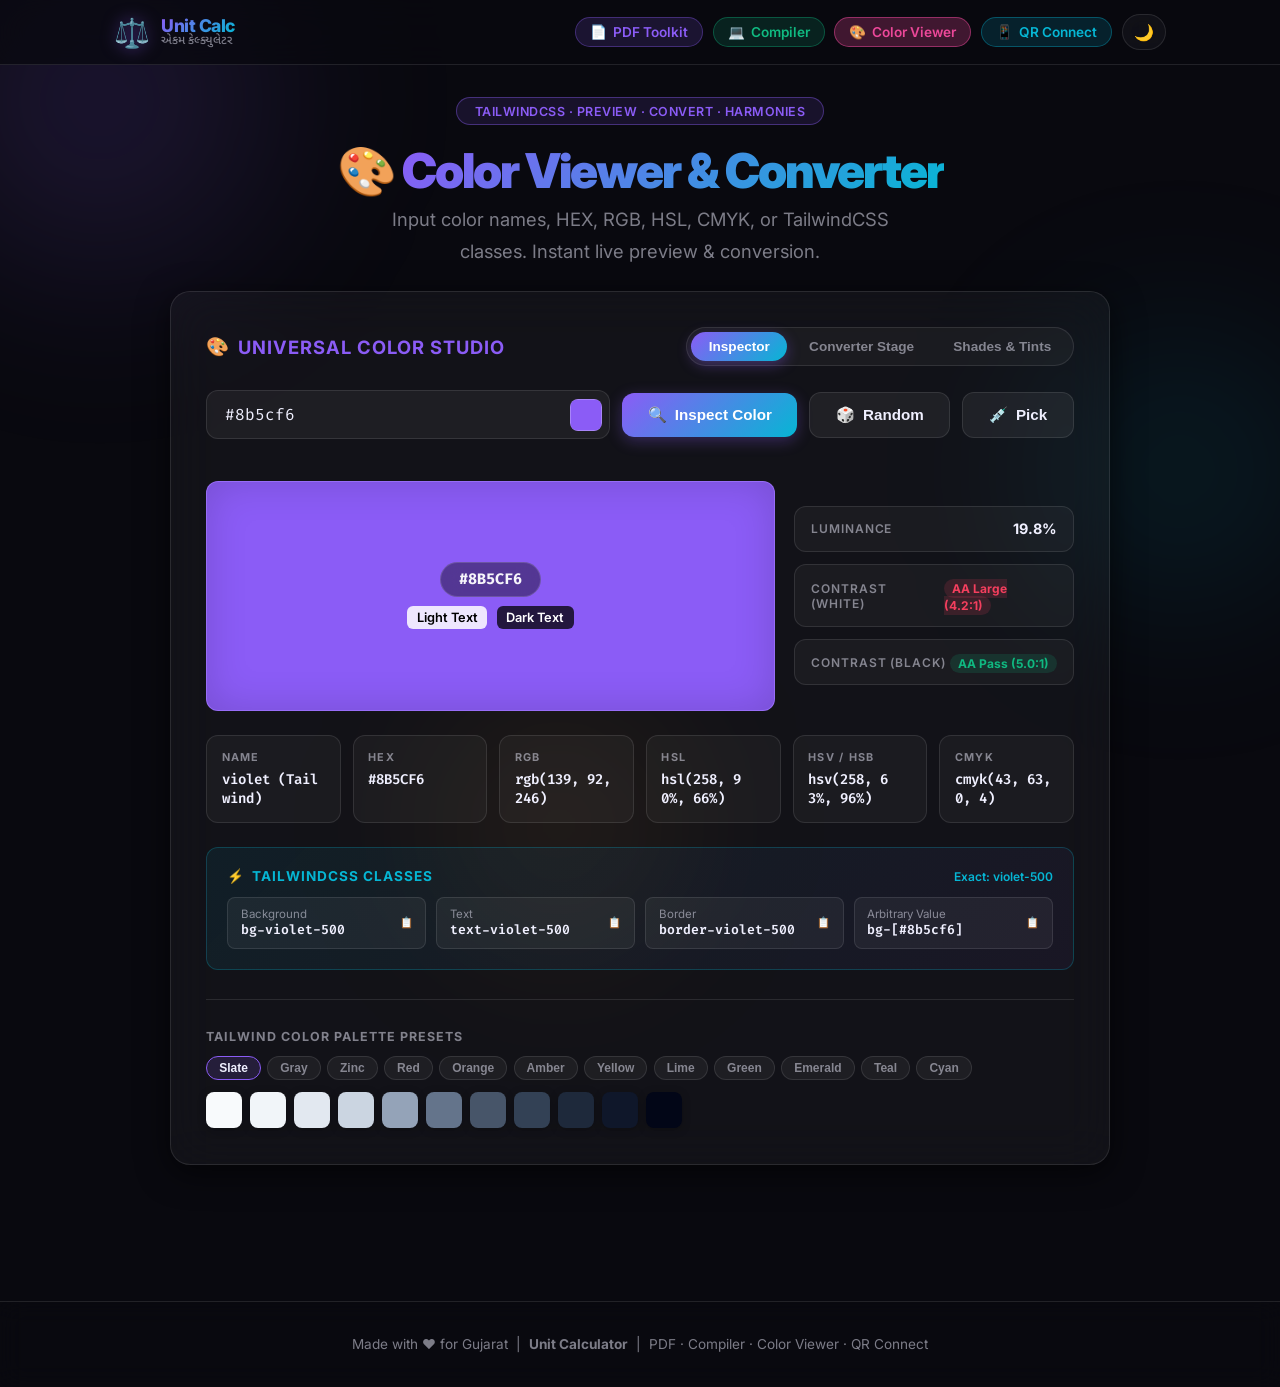
==== color_viewer.html @ 2eb38930 "QR + color viewer" ====
<!DOCTYPE html>
<html lang="en">

<head>
  <meta charset="UTF-8" />
  <meta name="viewport" content="width=device-width, initial-scale=1.0" />
  <meta name="description" content="Color Viewer & Converter – Preview any color by name, HEX, RGB, HSL, CMYK or TailwindCSS class with instant multi-format conversion and shade generation." />
  <title>Color Viewer & Converter | Unit Calc</title>
  <link rel="preconnect" href="https://fonts.googleapis.com" />
  <link rel="preconnect" href="https://fonts.gstatic.com" crossorigin />
  <link href="https://fonts.googleapis.com/css2?family=Inter:wght@300;400;500;600;700;800;900&family=Noto+Sans+Gujarati:wght@300;400;500;600;700;800&family=Fira+Code:wght@400;500;600&display=swap" rel="stylesheet" />
  <link rel="stylesheet" href="style.css" />
  <style>
    .color-viewer-section {
      max-width: 980px;
      margin: 0 auto;
      padding: 0 1.25rem 3.5rem;
      position: relative;
      z-index: 1;
    }

    .cv-card {
      background: var(--bg-card);
      border: 1px solid var(--border);
      border-radius: var(--radius);
      padding: 2.2rem;
      backdrop-filter: blur(24px);
      -webkit-backdrop-filter: blur(24px);
      box-shadow: var(--shadow);
      animation: fadeUp 0.6s ease both;
      margin-bottom: 2rem;
    }

    .cv-header-bar {
      display: flex;
      justify-content: space-between;
      align-items: center;
      flex-wrap: wrap;
      gap: 1rem;
      margin-bottom: 1.5rem;
    }

    .cv-tabs {
      display: flex;
      background: rgba(255, 255, 255, 0.04);
      padding: 4px;
      border-radius: 50px;
      border: 1px solid var(--border);
      gap: 4px;
    }

    .cv-tab-btn {
      background: transparent;
      border: none;
      color: var(--text-muted);
      padding: 0.45rem 1.1rem;
      border-radius: 50px;
      font-size: 0.85rem;
      font-weight: 600;
      cursor: pointer;
      transition: all 0.2s;
    }

    .cv-tab-btn.active {
      background: var(--accent-grd);
      color: #fff;
      box-shadow: 0 4px 14px rgba(139, 92, 246, 0.35);
    }

    .cv-card h2 {
      font-size: 1.15rem;
      font-weight: 700;
      text-transform: uppercase;
      letter-spacing: 1px;
      color: var(--accent);
      display: flex;
      align-items: center;
      gap: 0.5rem;
    }

    .cv-subtitle {
      font-size: 0.88rem;
      color: var(--text-muted);
      margin-bottom: 1.5rem;
      line-height: 1.6;
    }

    .cv-input-row {
      display: flex;
      gap: 0.75rem;
      margin-bottom: 0.6rem;
      align-items: center;
      flex-wrap: wrap;
    }

    .cv-input-wrapper {
      flex: 1;
      position: relative;
      display: flex;
      align-items: center;
      min-width: 260px;
    }

    .cv-input {
      width: 100%;
      background: rgba(255, 255, 255, 0.05);
      border: 1px solid var(--border);
      border-radius: var(--radius-sm);
      padding: 0.8rem 3.2rem 0.8rem 1.1rem;
      font-size: 1rem;
      color: var(--text);
      font-family: 'Fira Code', 'Inter', monospace;
      outline: none;
      transition: border-color var(--transition), box-shadow var(--transition);
    }

    body.light .cv-input {
      background: rgba(255, 255, 255, 0.85);
    }

    .cv-input:focus {
      border-color: var(--accent);
      box-shadow: 0 0 0 3px rgba(139, 92, 246, 0.2);
    }

    .cv-input::placeholder {
      color: var(--text-muted);
      font-family: 'Inter', sans-serif;
    }

    .cv-color-picker-input {
      position: absolute;
      right: 8px;
      width: 32px;
      height: 32px;
      border: none;
      border-radius: 8px;
      cursor: pointer;
      background: transparent;
      padding: 0;
    }

    .cv-color-picker-input::-webkit-color-swatch-wrapper {
      padding: 0;
    }

    .cv-color-picker-input::-webkit-color-swatch {
      border: 1px solid rgba(255,255,255,0.25);
      border-radius: 6px;
    }

    .cv-btn {
      background: var(--accent-grd);
      color: #fff;
      border: none;
      border-radius: var(--radius-sm);
      padding: 0.8rem 1.6rem;
      font-size: 0.95rem;
      font-weight: 700;
      cursor: pointer;
      transition: all 0.3s ease;
      box-shadow: 0 4px 15px rgba(139, 92, 246, 0.3);
      white-space: nowrap;
      display: inline-flex;
      align-items: center;
      gap: 0.5rem;
    }

    .cv-btn:hover {
      transform: translateY(-2px);
      box-shadow: 0 6px 20px rgba(139, 92, 246, 0.45);
    }

    .cv-btn:active {
      transform: scale(0.97);
    }

    .cv-btn-secondary {
      background: rgba(255, 255, 255, 0.06);
      color: var(--text);
      border: 1px solid var(--border);
      box-shadow: none;
    }

    .cv-btn-secondary:hover {
      background: rgba(255, 255, 255, 0.12);
      border-color: var(--accent);
      box-shadow: 0 4px 14px rgba(0,0,0,0.2);
    }

    .cv-error {
      font-size: 0.82rem;
      color: #f43f5e;
      min-height: 1.2rem;
      margin-bottom: 0.8rem;
    }

    /* PREVIEW CONTAINER */
    .cv-preview-container {
      display: grid;
      grid-template-columns: 1fr 280px;
      gap: 1.2rem;
      margin-bottom: 1.5rem;
    }

    @media (max-width: 768px) {
      .cv-preview-container {
        grid-template-columns: 1fr;
      }
    }

    .cv-preview {
      width: 100%;
      height: 230px;
      border-radius: var(--radius-sm);
      background: #8b5cf6;
      border: 1px solid var(--border);
      display: flex;
      flex-direction: column;
      justify-content: center;
      align-items: center;
      gap: 0.6rem;
      transition: background-color 0.3s ease;
      box-shadow: inset 0 0 40px rgba(0,0,0,0.15);
      position: relative;
      overflow: hidden;
    }

    .cv-preview-badge {
      background: rgba(0, 0, 0, 0.4);
      padding: 0.4rem 1.1rem;
      border-radius: 999px;
      font-size: 0.95rem;
      font-weight: 700;
      font-family: 'Fira Code', monospace;
      backdrop-filter: blur(10px);
      border: 1px solid rgba(255,255,255,0.15);
      color: #fff;
    }

    .cv-preview-contrast-sample {
      display: flex;
      gap: 0.6rem;
      font-size: 0.8rem;
      font-weight: 600;
    }

    .cv-preview-contrast-sample span {
      padding: 0.25rem 0.6rem;
      border-radius: 6px;
    }

    /* CONTRAST & QUICK STATS */
    .cv-quick-stats {
      display: flex;
      flex-direction: column;
      gap: 0.75rem;
      justify-content: center;
    }

    .cv-stat-card {
      background: rgba(255, 255, 255, 0.04);
      border: 1px solid var(--border);
      border-radius: var(--radius-sm);
      padding: 0.85rem 1rem;
      display: flex;
      justify-content: space-between;
      align-items: center;
    }

    body.light .cv-stat-card {
      background: rgba(255, 255, 255, 0.7);
    }

    .cv-stat-title {
      font-size: 0.75rem;
      font-weight: 600;
      color: var(--text-muted);
      text-transform: uppercase;
      letter-spacing: 0.08em;
    }

    .cv-stat-val {
      font-size: 0.9rem;
      font-weight: 700;
    }

    .badge-pass {
      color: #10b981;
      background: rgba(16, 185, 129, 0.15);
      padding: 2px 8px;
      border-radius: 999px;
      font-size: 0.75rem;
    }

    .badge-fail {
      color: #f43f5e;
      background: rgba(244, 63, 94, 0.15);
      padding: 2px 8px;
      border-radius: 999px;
      font-size: 0.75rem;
    }

    /* INFO GRID */
    .cv-info-grid {
      display: grid;
      grid-template-columns: repeat(2, 1fr);
      gap: 0.75rem;
      margin-bottom: 1.5rem;
    }

    @media (min-width: 600px) {
      .cv-info-grid {
        grid-template-columns: repeat(3, 1fr);
      }
    }

    @media (min-width: 860px) {
      .cv-info-grid {
        grid-template-columns: repeat(6, 1fr);
      }
    }

    .cv-info-box {
      background: rgba(255, 255, 255, 0.04);
      border: 1px solid var(--border);
      border-radius: var(--radius-sm);
      padding: 0.9rem;
      display: flex;
      flex-direction: column;
      gap: 0.35rem;
      cursor: pointer;
      transition: all var(--transition);
      position: relative;
    }

    body.light .cv-info-box {
      background: rgba(255, 255, 255, 0.7);
    }

    .cv-info-box:hover {
      border-color: var(--accent);
      background: rgba(139, 92, 246, 0.08);
      transform: translateY(-2px);
    }

    .cv-info-box.highlight {
      border-color: rgba(6, 182, 212, 0.5);
      background: rgba(6, 182, 212, 0.06);
    }

    .cv-info-label {
      font-size: 0.68rem;
      font-weight: 700;
      text-transform: uppercase;
      letter-spacing: 0.12em;
      color: var(--text-muted);
      display: flex;
      justify-content: space-between;
    }

    .cv-info-value {
      font-size: 0.88rem;
      font-weight: 600;
      color: var(--text);
      word-break: break-all;
      font-family: 'Fira Code', monospace;
    }

    .cv-copy-hint {
      font-size: 0.65rem;
      color: var(--accent);
      opacity: 0;
      transition: opacity 0.2s;
    }

    .cv-info-box:hover .cv-copy-hint {
      opacity: 1;
    }

    /* TAILWIND STAGE */
    .tailwind-card {
      background: linear-gradient(135deg, rgba(6, 182, 212, 0.08), rgba(139, 92, 246, 0.06));
      border: 1px solid rgba(6, 182, 212, 0.25);
      border-radius: var(--radius-sm);
      padding: 1.25rem;
      margin-bottom: 1.5rem;
    }

    .tw-header {
      display: flex;
      justify-content: space-between;
      align-items: center;
      margin-bottom: 0.8rem;
    }

    .tw-title {
      font-size: 0.85rem;
      font-weight: 700;
      text-transform: uppercase;
      letter-spacing: 1px;
      color: var(--accent2);
      display: flex;
      align-items: center;
      gap: 0.4rem;
    }

    .tw-classes-grid {
      display: grid;
      grid-template-columns: repeat(auto-fit, minmax(180px, 1fr));
      gap: 0.6rem;
    }

    .tw-item {
      background: rgba(255, 255, 255, 0.05);
      border: 1px solid var(--border);
      border-radius: 8px;
      padding: 0.6rem 0.8rem;
      display: flex;
      justify-content: space-between;
      align-items: center;
      cursor: pointer;
      transition: all 0.2s;
    }

    .tw-item:hover {
      border-color: var(--accent2);
      background: rgba(6, 182, 212, 0.12);
      transform: translateY(-1px);
    }

    .tw-tag {
      font-size: 0.72rem;
      color: var(--text-muted);
    }

    .tw-code {
      font-family: 'Fira Code', monospace;
      font-size: 0.82rem;
      font-weight: 600;
      color: var(--text);
    }

    /* CONVERSION STAGE */
    .convert-section {
      background: rgba(255, 255, 255, 0.02);
      border: 1px solid var(--border);
      border-radius: var(--radius-sm);
      padding: 1.25rem;
      margin-bottom: 1.5rem;
    }

    .convert-grid {
      display: grid;
      grid-template-columns: 1fr 1fr;
      gap: 1rem;
      align-items: center;
    }

    @media (max-width: 650px) {
      .convert-grid {
        grid-template-columns: 1fr;
      }
    }

    .convert-col {
      display: flex;
      flex-direction: column;
      gap: 0.5rem;
    }

    .convert-label {
      font-size: 0.75rem;
      font-weight: 700;
      text-transform: uppercase;
      letter-spacing: 0.08em;
      color: var(--text-muted);
    }

    .convert-select {
      background: rgba(255, 255, 255, 0.05);
      border: 1px solid var(--border);
      border-radius: var(--radius-sm);
      padding: 0.6rem 0.9rem;
      color: var(--text);
      font-size: 0.9rem;
      outline: none;
      cursor: pointer;
    }

    body.light .convert-select {
      background: rgba(255, 255, 255, 0.9);
    }

    .convert-select option {
      background: #1e1e2e;
      color: #fff;
    }

    body.light .convert-select option {
      background: #fff;
      color: #000;
    }

    .slider-row {
      display: flex;
      align-items: center;
      gap: 0.75rem;
      margin-top: 0.4rem;
    }

    .slider-row label {
      font-size: 0.78rem;
      font-weight: 600;
      width: 18px;
    }

    .slider-row input[type="range"] {
      flex: 1;
      accent-color: var(--accent);
      cursor: pointer;
    }

    .slider-row span {
      font-family: 'Fira Code', monospace;
      font-size: 0.82rem;
      width: 38px;
      text-align: right;
    }

    /* SHADES & PALETTES */
    .shades-title {
      font-size: 0.78rem;
      font-weight: 700;
      text-transform: uppercase;
      letter-spacing: 1px;
      color: var(--text-muted);
      margin-bottom: 0.75rem;
      display: flex;
      justify-content: space-between;
      align-items: center;
    }

    .shades-grid {
      display: grid;
      grid-template-columns: repeat(11, 1fr);
      gap: 4px;
      margin-bottom: 1.5rem;
      border-radius: 8px;
      overflow: hidden;
    }

    .shade-box {
      height: 52px;
      display: flex;
      flex-direction: column;
      justify-content: flex-end;
      padding: 4px;
      font-size: 0.62rem;
      font-weight: 700;
      cursor: pointer;
      transition: transform 0.2s;
    }

    .shade-box:hover {
      transform: translateY(-3px) scale(1.05);
      z-index: 2;
      box-shadow: 0 4px 10px rgba(0,0,0,0.3);
    }

    .shade-label {
      background: rgba(0,0,0,0.4);
      border-radius: 3px;
      padding: 1px 3px;
      text-align: center;
      color: #fff;
      font-family: 'Fira Code', monospace;
    }

    /* SWATCHES */
    .cv-divider {
      height: 1px;
      background: var(--border);
      margin: 1.8rem 0;
    }

    .cv-swatches {
      display: flex;
      flex-wrap: wrap;
      gap: 0.5rem;
    }

    .cv-swatch {
      width: 36px;
      height: 36px;
      border-radius: 8px;
      border: 2px solid transparent;
      cursor: pointer;
      transition: all 0.2s;
      box-shadow: 0 2px 8px rgba(0, 0, 0, 0.25);
    }

    .cv-swatch:hover {
      transform: scale(1.2);
      border-color: var(--text);
    }

    .tw-color-categories {
      display: flex;
      flex-wrap: wrap;
      gap: 0.4rem;
      margin-bottom: 0.8rem;
    }

    .tw-cat-pill {
      background: rgba(255,255,255,0.05);
      border: 1px solid var(--border);
      padding: 0.25rem 0.75rem;
      border-radius: 999px;
      font-size: 0.75rem;
      font-weight: 600;
      cursor: pointer;
      color: var(--text-muted);
      transition: all 0.2s;
    }

    .tw-cat-pill.active,
    .tw-cat-pill:hover {
      background: rgba(139, 92, 246, 0.15);
      border-color: var(--accent);
      color: var(--text);
    }
  </style>
</head>

<body>
  <!-- Background Orbs -->
  <div class="bg-orb orb-1"></div>
  <div class="bg-orb orb-2"></div>
  <div class="bg-orb orb-3"></div>

  <!-- Shared Header -->
  <header class="header">
    <div class="header-inner">
      <a href="index.html" class="logo" style="text-decoration: none;">
        <div class="logo-icon">⚖️</div>
        <div class="logo-text">
          <span class="logo-en">Unit Calc</span>
          <span class="logo-gu">એકમ કેલ્ક્યુલેટર</span>
        </div>
      </a>
      <div class="header-controls">
        <a href="pdf_merger.html" class="nav-link" title="Open PDF Tools" style="text-decoration:none;padding:6px 14px;border-radius:999px;background:rgba(139,92,246,0.15);border:1px solid rgba(139,92,246,0.35);color:#8b5cf6;font-size:0.85rem;font-weight:600;display:flex;align-items:center;gap:6px;transition:all 0.2s;" onmouseover="this.style.background='rgba(139,92,246,0.25)'" onmouseout="this.style.background='rgba(139,92,246,0.15)'"><span>📄</span> PDF Toolkit</a>
        <a href="compiler.html" class="nav-link" title="Open Online Compiler" style="text-decoration:none;padding:6px 14px;border-radius:999px;background:rgba(16,185,129,0.15);border:1px solid rgba(16,185,129,0.35);color:#10b981;font-size:0.85rem;font-weight:600;display:flex;align-items:center;gap:6px;transition:all 0.2s;" onmouseover="this.style.background='rgba(16,185,129,0.25)'" onmouseout="this.style.background='rgba(16,185,129,0.15)'"><span>💻</span> Compiler</a>
        <a href="color_viewer.html" class="nav-link" title="Color Viewer" style="text-decoration:none;padding:6px 14px;border-radius:999px;background:rgba(236,72,153,0.25);border:1px solid rgba(236,72,153,0.5);color:#ec4899;font-size:0.85rem;font-weight:600;display:flex;align-items:center;gap:6px;"><span>🎨</span> Color Viewer</a>
        <a href="qr_connect.html" class="nav-link" title="Open QR Connect" style="text-decoration:none;padding:6px 14px;border-radius:999px;background:rgba(6,182,212,0.15);border:1px solid rgba(6,182,212,0.35);color:#06b6d4;font-size:0.85rem;font-weight:600;display:flex;align-items:center;gap:6px;transition:all 0.2s;" onmouseover="this.style.background='rgba(6,182,212,0.25)'" onmouseout="this.style.background='rgba(6,182,212,0.15)'"><span>📱</span> QR Connect</a>
        <button class="theme-toggle" id="theme-toggle" title="Toggle Theme">🌙</button>
      </div>
    </div>
  </header>

  <!-- Hero -->
  <section class="hero" style="padding-top:2rem;padding-bottom:1.5rem;">
    <div class="hero-badge">TailwindCSS · Preview · Convert · Harmonies</div>
    <h1 class="hero-title" style="font-size:clamp(2rem,5vw,3rem);margin-bottom:0.5rem;">🎨 <span class="gradient-text">Color Viewer & Converter</span></h1>
    <p class="hero-subtitle">Input color names, HEX, RGB, HSL, CMYK, or TailwindCSS classes. Instant live preview & conversion.</p>
  </section>

  <!-- Main Card -->
  <section class="color-viewer-section">
    <div class="cv-card">
      <div class="cv-header-bar">
        <h2><span>🎨</span> Universal Color Studio</h2>
        <div class="cv-tabs">
          <button class="cv-tab-btn active" id="tab-inspector" onclick="switchCvTab('inspector')">Inspector</button>
          <button class="cv-tab-btn" id="tab-converter" onclick="switchCvTab('converter')">Converter Stage</button>
          <button class="cv-tab-btn" id="tab-shades" onclick="switchCvTab('shades')">Shades & Tints</button>
        </div>
      </div>

      <!-- Input Bar -->
      <div class="cv-input-row">
        <div class="cv-input-wrapper">
          <input type="text" id="colorInput" class="cv-input" placeholder="e.g. bg-indigo-500, #8b5cf6, rgb(139,92,246), coral, cmyk(44,63,0,3)…" autocomplete="off" value="#8b5cf6" />
          <input type="color" id="nativeColorPicker" class="cv-color-picker-input" value="#8b5cf6" title="Choose color" />
        </div>
        <button id="showColorBtn" class="cv-btn"><span>🔍</span> Inspect Color</button>
        <button id="randomColorBtn" class="cv-btn cv-btn-secondary" title="Random Color"><span>🎲</span> Random</button>
        <button id="eyeDropperBtn" class="cv-btn cv-btn-secondary" title="Pick color from screen" style="display:none;"><span>💉</span> Pick</button>
      </div>
      <p id="errorMessage" class="cv-error"></p>

      <!-- VIEW 1: INSPECTOR -->
      <div id="view-inspector">
        <!-- Preview & Quick Contrast -->
        <div class="cv-preview-container">
          <div id="colorPreview" class="cv-preview">
            <span class="cv-preview-badge" id="previewLabel">#8B5CF6</span>
            <div class="cv-preview-contrast-sample">
              <span id="contrastLightSample" style="background:rgba(255,255,255,0.85); color:#000;">Light Text</span>
              <span id="contrastDarkSample" style="background:rgba(0,0,0,0.75); color:#fff;">Dark Text</span>
            </div>
          </div>
          <div class="cv-quick-stats">
            <div class="cv-stat-card">
              <span class="cv-stat-title">Luminance</span>
              <span class="cv-stat-val" id="statLuminance">23.4%</span>
            </div>
            <div class="cv-stat-card">
              <span class="cv-stat-title">Contrast (White)</span>
              <span class="cv-stat-val" id="statContrastWhite">3.7:1 <span class="badge-fail">AA Large</span></span>
            </div>
            <div class="cv-stat-card">
              <span class="cv-stat-title">Contrast (Black)</span>
              <span class="cv-stat-val" id="statContrastBlack">5.6:1 <span class="badge-pass">AA Pass</span></span>
            </div>
          </div>
        </div>

        <!-- Codes & Values Grid -->
        <div class="cv-info-grid">
          <div class="cv-info-box" id="box-name" title="Click to copy name">
            <span class="cv-info-label">Name <span class="cv-copy-hint">copy</span></span>
            <span class="cv-info-value" id="colorName">Violet</span>
          </div>
          <div class="cv-info-box" id="box-hex" title="Click to copy HEX">
            <span class="cv-info-label">HEX <span class="cv-copy-hint">copy</span></span>
            <span class="cv-info-value" id="hexValue">#8B5CF6</span>
          </div>
          <div class="cv-info-box" id="box-rgb" title="Click to copy RGB">
            <span class="cv-info-label">RGB <span class="cv-copy-hint">copy</span></span>
            <span class="cv-info-value" id="rgbValue">rgb(139, 92, 246)</span>
          </div>
          <div class="cv-info-box" id="box-hsl" title="Click to copy HSL">
            <span class="cv-info-label">HSL <span class="cv-copy-hint">copy</span></span>
            <span class="cv-info-value" id="hslValue">hsl(258, 90%, 66%)</span>
          </div>
          <div class="cv-info-box" id="box-hsv" title="Click to copy HSV">
            <span class="cv-info-label">HSV / HSB <span class="cv-copy-hint">copy</span></span>
            <span class="cv-info-value" id="hsvValue">hsv(258, 63%, 96%)</span>
          </div>
          <div class="cv-info-box" id="box-cmyk" title="Click to copy CMYK">
            <span class="cv-info-label">CMYK <span class="cv-copy-hint">copy</span></span>
            <span class="cv-info-value" id="cmykValue">cmyk(43, 63, 0, 4)</span>
          </div>
        </div>

        <!-- Tailwind Output Card -->
        <div class="tailwind-card">
          <div class="tw-header">
            <div class="tw-title"><span>⚡</span> TailwindCSS Classes</div>
            <span id="twMatchBadge" style="font-size:0.75rem; color:var(--accent2); font-weight:600;">Exact / Nearest: violet-500</span>
          </div>
          <div class="tw-classes-grid">
            <div class="tw-item" onclick="copyText(document.getElementById('twBgClass').textContent)">
              <div>
                <div class="tw-tag">Background</div>
                <div class="tw-code" id="twBgClass">bg-violet-500</div>
              </div>
              <span class="cv-copy-hint" style="opacity:1;">📋</span>
            </div>
            <div class="tw-item" onclick="copyText(document.getElementById('twTextClass').textContent)">
              <div>
                <div class="tw-tag">Text</div>
                <div class="tw-code" id="twTextClass">text-violet-500</div>
              </div>
              <span class="cv-copy-hint" style="opacity:1;">📋</span>
            </div>
            <div class="tw-item" onclick="copyText(document.getElementById('twBorderClass').textContent)">
              <div>
                <div class="tw-tag">Border</div>
                <div class="tw-code" id="twBorderClass">border-violet-500</div>
              </div>
              <span class="cv-copy-hint" style="opacity:1;">📋</span>
            </div>
            <div class="tw-item" onclick="copyText(document.getElementById('twArbitrary').textContent)">
              <div>
                <div class="tw-tag">Arbitrary Value</div>
                <div class="tw-code" id="twArbitrary">bg-[#8b5cf6]</div>
              </div>
              <span class="cv-copy-hint" style="opacity:1;">📋</span>
            </div>
          </div>
        </div>
      </div>

      <!-- VIEW 2: CONVERTER STAGE -->
      <div id="view-converter" style="display:none;">
        <div class="convert-section">
          <div style="font-size:0.9rem; font-weight:700; margin-bottom:1rem; color:var(--accent);">
            🔄 Real-time Multi-Format Converter Stage
          </div>
          <div class="convert-grid">
            <div class="convert-col">
              <span class="convert-label">From Format</span>
              <select id="convertFromFormat" class="convert-select" onchange="runConverterStage()">
                <option value="auto">Auto Detect</option>
                <option value="hex">HEX (#8b5cf6)</option>
                <option value="rgb">RGB (139, 92, 246)</option>
                <option value="hsl">HSL (258, 90%, 66%)</option>
                <option value="cmyk">CMYK (43, 63, 0, 4)</option>
                <option value="tailwind">Tailwind Class (bg-violet-500)</option>
                <option value="name">Color Name (violet)</option>
              </select>
              <input type="text" id="convertInputVal" class="cv-input" placeholder="Type color..." value="#8b5cf6" style="margin-top:0.4rem;" oninput="runConverterStage()" />
            </div>

            <div class="convert-col">
              <span class="convert-label">Target Conversion Result</span>
              <select id="convertToFormat" class="convert-select" onchange="runConverterStage()">
                <option value="all">All Formats</option>
                <option value="hex">HEX</option>
                <option value="rgb">RGB</option>
                <option value="hsl">HSL</option>
                <option value="cmyk">CMYK</option>
                <option value="tailwind">Tailwind Class</option>
                <option value="name">Color Name</option>
              </select>
              <div id="convertResultBox" style="background:rgba(255,255,255,0.04);border:1px solid var(--border);border-radius:var(--radius-sm);padding:0.75rem 1rem;font-family:'Fira Code',monospace;font-size:0.95rem;font-weight:700;color:var(--accent2);display:flex;justify-content:space-between;align-items:center;min-height:46px;margin-top:0.4rem;cursor:pointer;" onclick="copyText(this.innerText)">
                <span>bg-violet-500</span> <span>📋</span>
              </div>
            </div>
          </div>

          <!-- Interactive RGB / HSL Sliders -->
          <div style="margin-top:1.5rem; padding-top:1.2rem; border-top:1px solid var(--border);">
            <span class="convert-label">Fine Tune Sliders</span>
            <div style="display:grid; grid-template-columns:1fr 1fr; gap:1.5rem; margin-top:0.75rem;">
              <div>
                <div class="slider-row"><label style="color:#ef4444;">R</label><input type="range" id="sliderR" min="0" max="255" value="139" oninput="onRgbSliderChange()"><span id="valR">139</span></div>
                <div class="slider-row"><label style="color:#22c55e;">G</label><input type="range" id="sliderG" min="0" max="255" value="92" oninput="onRgbSliderChange()"><span id="valG">92</span></div>
                <div class="slider-row"><label style="color:#3b82f6;">B</label><input type="range" id="sliderB" min="0" max="255" value="246" oninput="onRgbSliderChange()"><span id="valB">246</span></div>
              </div>
              <div>
                <div class="slider-row"><label style="color:#ec4899;">H</label><input type="range" id="sliderH" min="0" max="360" value="258" oninput="onHslSliderChange()"><span id="valH">258°</span></div>
                <div class="slider-row"><label style="color:#06b6d4;">S</label><input type="range" id="sliderS" min="0" max="100" value="90" oninput="onHslSliderChange()"><span id="valS">90%</span></div>
                <div class="slider-row"><label style="color:#f59e0b;">L</label><input type="range" id="sliderL" min="0" max="100" value="66" oninput="onHslSliderChange()"><span id="valL">66%</span></div>
              </div>
            </div>
          </div>
        </div>
      </div>

      <!-- VIEW 3: SHADES & TINTS -->
      <div id="view-shades" style="display:none;">
        <div class="shades-title">
          <span>Tailwind-Style 50-950 Shade Scale</span>
          <span style="font-size:0.72rem;color:var(--text-muted);">Click any swatch to inspect</span>
        </div>
        <div class="shades-grid" id="tailwindShadesGrid"></div>

        <div class="shades-title" style="margin-top:1.5rem;">
          <span>Color Harmonies</span>
        </div>
        <div style="display:grid; grid-template-columns:repeat(auto-fit, minmax(180px, 1fr)); gap:0.75rem;" id="harmoniesContainer"></div>
      </div>

      <!-- Quick Swatches & Tailwind Presets -->
      <div class="cv-divider"></div>
      <div class="shades-title">
        <span>Tailwind Color Palette Presets</span>
      </div>
      <div class="tw-color-categories" id="twCategories"></div>
      <div class="cv-swatches" id="swatches"></div>
    </div>
  </section>

  <!-- Footer -->
  <footer class="footer">
    <p>Made with ❤️ for Gujarat &nbsp;|&nbsp; <strong>Unit Calculator</strong> &nbsp;|&nbsp; PDF &middot; Compiler &middot; Color Viewer &middot; QR Connect</p>
  </footer>

  <div class="toast" id="toast"></div>

  <!-- Scripts -->
  <script>
    // Theme toggle
    const themeToggle = document.getElementById('theme-toggle');
    const savedTheme = localStorage.getItem('unitcalc_theme') || 'dark';
    if (savedTheme === 'light') { document.body.classList.add('light'); themeToggle.textContent = '☀️'; }
    themeToggle.addEventListener('click', () => {
      document.body.classList.toggle('light');
      const isLight = document.body.classList.contains('light');
      themeToggle.textContent = isLight ? '☀️' : '🌙';
      localStorage.setItem('unitcalc_theme', isLight ? 'light' : 'dark');
    });

    let toastTimer = null;
    function showToast(msg) {
      const t = document.getElementById('toast');
      t.textContent = msg; t.classList.add('show');
      clearTimeout(toastTimer);
      toastTimer = setTimeout(() => t.classList.remove('show'), 2000);
    }

    function copyText(text) {
      if (!text || text === '—') return;
      if (navigator.clipboard) {
        navigator.clipboard.writeText(text).then(() => showToast(`Copied "${text}"`));
      } else {
        const ta = document.createElement('textarea'); ta.value = text;
        ta.style.cssText = 'position:fixed;top:-9999px'; document.body.appendChild(ta);
        ta.select(); document.execCommand('copy'); document.body.removeChild(ta);
        showToast(`Copied "${text}"`);
      }
    }

    // EyeDropper API
    const eyeDropperBtn = document.getElementById('eyeDropperBtn');
    if (window.EyeDropper) {
      eyeDropperBtn.style.display = 'inline-flex';
      eyeDropperBtn.addEventListener('click', async () => {
        try {
          const eyeDropper = new EyeDropper();
          const result = await eyeDropper.open();
          if (result && result.sRGBHex) {
            colorInput.value = result.sRGBHex;
            showColor();
          }
        } catch (e) {}
      });
    }

    // Tailwind Palette Dictionary
    const TAILWIND_COLORS = {
      slate: { 50: '#f8fafc', 100: '#f1f5f9', 200: '#e2e8f0', 300: '#cbd5e1', 400: '#94a3b8', 500: '#64748b', 600: '#475569', 700: '#334155', 800: '#1e293b', 900: '#0f172a', 950: '#020617' },
      gray: { 50: '#f9fafb', 100: '#f3f4f6', 200: '#e5e7eb', 300: '#d1d5db', 400: '#9ca3af', 500: '#6b7280', 600: '#4b5563', 700: '#374151', 800: '#1f2937', 900: '#111827', 950: '#030712' },
      zinc: { 50: '#fafafa', 100: '#f4f4f5', 200: '#e4e4e7', 300: '#d4d4d8', 400: '#a1a1aa', 500: '#71717a', 600: '#52525b', 700: '#3f3f46', 800: '#27272a', 900: '#18181b', 950: '#09090b' },
      red: { 50: '#fef2f2', 100: '#fee2e2', 200: '#fecaca', 300: '#fca5a5', 400: '#f87171', 500: '#ef4444', 600: '#dc2626', 700: '#b91c1c', 800: '#991b1b', 900: '#7f1d1d', 950: '#450a0a' },
      orange: { 50: '#fff7ed', 100: '#ffedd5', 200: '#fed7aa', 300: '#fdba74', 400: '#fb923c', 500: '#f97316', 600: '#ea580c', 700: '#c2410c', 800: '#9a3412', 900: '#7c2d12', 950: '#431407' },
      amber: { 50: '#fffbeb', 100: '#fef3c7', 200: '#fde68a', 300: '#fcd34d', 400: '#fbbf24', 500: '#f59e0b', 600: '#d97706', 700: '#b45309', 800: '#92400e', 900: '#78350f', 950: '#451a03' },
      yellow: { 50: '#fefce8', 100: '#fef9c3', 200: '#fef08a', 300: '#fde047', 400: '#facc15', 500: '#eab308', 600: '#ca8a04', 700: '#a16207', 800: '#854d0e', 900: '#713f12', 950: '#422006' },
      lime: { 50: '#f7fee7', 100: '#ecfccb', 200: '#d9f99d', 300: '#bef264', 400: '#a3e635', 500: '#84cc16', 600: '#65a30d', 700: '#4d7c0f', 800: '#3f6212', 900: '#365314', 950: '#1a2e05' },
      green: { 50: '#f0fdf4', 100: '#dcfce7', 200: '#bbf7d0', 300: '#86efac', 400: '#4ade80', 500: '#22c55e', 600: '#16a34a', 700: '#15803d', 800: '#166534', 900: '#14532d', 950: '#052e16' },
      emerald: { 50: '#ecfdf5', 100: '#d1fae5', 200: '#a7f3d0', 300: '#6ee7b7', 400: '#34d399', 500: '#10b981', 600: '#059669', 700: '#047857', 800: '#065f46', 900: '#064e3b', 950: '#022c22' },
      teal: { 50: '#f0fdfa', 100: '#ccfbf1', 200: '#99f6e4', 300: '#5eead4', 400: '#2dd4bf', 500: '#14b8a6', 600: '#0d9488', 700: '#0f766e', 800: '#115e59', 900: '#134e4a', 950: '#042f2e' },
      cyan: { 50: '#ecfeff', 100: '#cffafe', 200: '#a5f3fc', 300: '#67e8f9', 400: '#22d3ee', 500: '#06b6d4', 600: '#0891b2', 700: '#0e7490', 800: '#155e75', 900: '#164e63', 950: '#083344' },
      sky: { 50: '#f0f9ff', 100: '#e0f2fe', 200: '#bae6fd', 300: '#7dd3fc', 400: '#38bdf8', 500: '#0ea5e9', 600: '#0284c7', 700: '#0369a1', 800: '#075985', 900: '#0c4a6e', 950: '#082f49' },
      blue: { 50: '#eff6ff', 100: '#dbeafe', 200: '#bfdbfe', 300: '#93c5fd', 400: '#60a5fa', 500: '#3b82f6', 600: '#2563eb', 700: '#1d4ed8', 800: '#1e40af', 900: '#1e3a8a', 950: '#172554' },
      indigo: { 50: '#eef2ff', 100: '#e0e7ff', 200: '#c7d2fe', 300: '#a5b4fc', 400: '#818cf8', 500: '#6366f1', 600: '#4f46e5', 700: '#4338ca', 800: '#3730a3', 900: '#312e81', 950: '#1e1b4b' },
      violet: { 50: '#f5f3ff', 100: '#ede9fe', 200: '#ddd6fe', 300: '#c4b5fd', 400: '#a78bfa', 500: '#8b5cf6', 600: '#7c3aed', 700: '#6d28d9', 800: '#5b21b6', 900: '#4c1d95', 950: '#2e1065' },
      purple: { 50: '#faf5ff', 100: '#f3e8ff', 200: '#e9d5ff', 300: '#d8b4fe', 400: '#c084fc', 500: '#a855f7', 600: '#9333ea', 700: '#7e22ce', 800: '#6b21a8', 900: '#581c87', 950: '#3b0764' },
      fuchsia: { 50: '#fdf4ff', 100: '#fae8ff', 200: '#f5d0fe', 300: '#f0abfc', 400: '#e879f9', 500: '#d946ef', 600: '#c026d3', 700: '#a21caf', 800: '#86198f', 900: '#701a75', 950: '#4a044e' },
      pink: { 50: '#fdf2f8', 100: '#fce7f3', 200: '#fbcfe8', 300: '#f9a8d4', 400: '#f472b6', 500: '#ec4899', 600: '#db2777', 700: '#be185d', 800: '#9d174d', 900: '#831843', 950: '#500724' },
      rose: { 50: '#fff1f2', 100: '#ffe4e6', 200: '#fecdd3', 300: '#fda4af', 400: '#fb7185', 500: '#f43f5e', 600: '#e11d48', 700: '#be123c', 800: '#9f1239', 900: '#881337', 950: '#4c0519' }
    };

    // Flatten Tailwind colors for search
    const TW_FLAT = [];
    Object.entries(TAILWIND_COLORS).forEach(([family, shades]) => {
      Object.entries(shades).forEach(([shade, hex]) => {
        TW_FLAT.push({ family, shade, name: `${family}-${shade}`, hex, rgb: hexToRgb(hex) });
      });
    });

    // Color conversion math helpers
    function hexToRgb(hex) {
      hex = hex.replace(/^#/, '');
      if (hex.length === 3) hex = hex.split('').map(c => c + c).join('');
      if (hex.length === 6) {
        const num = parseInt(hex, 16);
        return { r: (num >> 16) & 255, g: (num >> 8) & 255, b: num & 255, a: 1 };
      }
      return null;
    }

    function rgbToHex(r, g, b) {
      return '#' + [r, g, b].map(v => Math.round(Math.max(0, Math.min(255, v))).toString(16).padStart(2, '0')).join('').toUpperCase();
    }

    function rgbToHsl(r, g, b) {
      r /= 255; g /= 255; b /= 255;
      const max = Math.max(r, g, b), min = Math.min(r, g, b);
      let h = 0, s = 0, l = (max + min) / 2;
      if (max !== min) {
        const d = max - min;
        s = l > 0.5 ? d / (2 - max - min) : d / (max + min);
        switch (max) {
          case r: h = (g - b) / d + (g < b ? 6 : 0); break;
          case g: h = (b - r) / d + 2; break;
          case b: h = (r - g) / d + 4; break;
        }
        h /= 6;
      }
      return { h: Math.round(h * 360), s: Math.round(s * 100), l: Math.round(l * 100) };
    }

    function hslToRgb(h, s, l) {
      h /= 360; s /= 100; l /= 100;
      let r, g, b;
      if (s === 0) {
        r = g = b = l;
      } else {
        const hue2rgb = (p, q, t) => {
          if (t < 0) t += 1;
          if (t > 1) t -= 1;
          if (t < 1/6) return p + (q - p) * 6 * t;
          if (t < 1/2) return q;
          if (t < 2/3) return p + (q - p) * (2/3 - t) * 6;
          return p;
        };
        const q = l < 0.5 ? l * (1 + s) : l + s - l * s;
        const p = 2 * l - q;
        r = hue2rgb(p, q, h + 1/3);
        g = hue2rgb(p, q, h);
        b = hue2rgb(p, q, h - 1/3);
      }
      return { r: Math.round(r * 255), g: Math.round(g * 255), b: Math.round(b * 255) };
    }

    function rgbToHsv(r, g, b) {
      r /= 255; g /= 255; b /= 255;
      const max = Math.max(r, g, b), min = Math.min(r, g, b);
      let h = 0, s = 0, v = max;
      const d = max - min;
      s = max === 0 ? 0 : d / max;
      if (max !== min) {
        switch (max) {
          case r: h = (g - b) / d + (g < b ? 6 : 0); break;
          case g: h = (b - r) / d + 2; break;
          case b: h = (r - g) / d + 4; break;
        }
        h /= 6;
      }
      return { h: Math.round(h * 360), s: Math.round(s * 100), v: Math.round(v * 100) };
    }

    function rgbToCmyk(r, g, b) {
      let c = 1 - (r / 255), m = 1 - (g / 255), y = 1 - (b / 255), k = Math.min(c, m, y);
      if (k === 1) return { c: 0, m: 0, y: 0, k: 100 };
      c = Math.round(((c - k) / (1 - k)) * 100);
      m = Math.round(((m - k) / (1 - k)) * 100);
      y = Math.round(((y - k) / (1 - k)) * 100);
      k = Math.round(k * 100);
      return { c, m, y, k };
    }

    function cmykToRgb(c, m, y, k) {
      c /= 100; m /= 100; y /= 100; k /= 100;
      const r = Math.round(255 * (1 - c) * (1 - k));
      const g = Math.round(255 * (1 - m) * (1 - k));
      const b = Math.round(255 * (1 - y) * (1 - k));
      return { r, g, b };
    }

    // Color distance for closest match
    function colorDistance(rgb1, rgb2) {
      return Math.sqrt(Math.pow(rgb1.r - rgb2.r, 2) + Math.pow(rgb1.g - rgb2.g, 2) + Math.pow(rgb1.b - rgb2.b, 2));
    }

    function findClosestTailwind(rgb) {
      let best = null;
      let minD = Infinity;
      for (const item of TW_FLAT) {
        const d = colorDistance(rgb, item.rgb);
        if (d < minD) {
          minD = d;
          best = item;
          if (d === 0) break;
        }
      }
      return { ...best, exact: minD === 0, distance: minD };
    }

    // Parsing universal color input (supports named, hex, rgb, hsl, cmyk, tailwind, etc.)
    function parseUniversalColor(raw) {
      if (!raw) return null;
      raw = raw.trim();

      // Check Tailwind class input like bg-indigo-500, text-emerald-400, border-rose-600, or emerald-500
      let twClean = raw.toLowerCase().replace(/^(bg-|text-|border-|ring-|from-|to-)/, '').trim();
      const twParts = twClean.split('-');
      if (twParts.length === 2 && TAILWIND_COLORS[twParts[0]] && TAILWIND_COLORS[twParts[0]][twParts[1]]) {
        const hex = TAILWIND_COLORS[twParts[0]][twParts[1]];
        const rgb = hexToRgb(hex);
        return { rgb, hex, name: `${twParts[0]}-${twParts[1]} (Tailwind)`, source: 'tailwind' };
      }

      // Check CMYK syntax like cmyk(43, 63, 0, 4)
      const cmykMatch = raw.match(/cmyk\s*\(\s*(\d+)\s*[%,,\s]\s*(\d+)\s*[%,,\s]\s*(\d+)\s*[%,,\s]\s*(\d+)\s*%?\)/i);
      if (cmykMatch) {
        const rgb = cmykToRgb(+cmykMatch[1], +cmykMatch[2], +cmykMatch[3], +cmykMatch[4]);
        return { rgb, hex: rgbToHex(rgb.r, rgb.g, rgb.b), name: 'CMYK Color', source: 'cmyk' };
      }

      // Standard CSS parsing via DOM probe
      const probe = document.createElement('div');
      probe.style.color = raw;
      if (probe.style.color === '') return null;
      document.body.appendChild(probe);
      const computed = window.getComputedStyle(probe).color;
      probe.remove();
      const m = computed.match(/\d+/g);
      if (!m || m.length < 3) return null;
      const rgb = { r: +m[0], g: +m[1], b: +m[2] };
      const hex = rgbToHex(rgb.r, rgb.g, rgb.b);
      return { rgb, hex, name: raw, source: 'css' };
    }

    // DOM Elements
    const colorInput = document.getElementById('colorInput');
    const showColorBtn = document.getElementById('showColorBtn');
    const randomColorBtn = document.getElementById('randomColorBtn');
    const nativeColorPicker = document.getElementById('nativeColorPicker');
    const colorPreview = document.getElementById('colorPreview');
    const previewLabel = document.getElementById('previewLabel');
    const errorMessage = document.getElementById('errorMessage');

    const colorName = document.getElementById('colorName');
    const hexValue = document.getElementById('hexValue');
    const rgbValue = document.getElementById('rgbValue');
    const hslValue = document.getElementById('hslValue');
    const hsvValue = document.getElementById('hsvValue');
    const cmykValue = document.getElementById('cmykValue');

    const statLuminance = document.getElementById('statLuminance');
    const statContrastWhite = document.getElementById('statContrastWhite');
    const statContrastBlack = document.getElementById('statContrastBlack');

    const twBgClass = document.getElementById('twBgClass');
    const twTextClass = document.getElementById('twTextClass');
    const twBorderClass = document.getElementById('twBorderClass');
    const twArbitrary = document.getElementById('twArbitrary');
    const twMatchBadge = document.getElementById('twMatchBadge');

    let currentColor = { r: 139, g: 92, b: 246, hex: '#8B5CF6' };

    function calculateLuminance(r, g, b) {
      const a = [r, g, b].map(v => {
        v /= 255;
        return v <= 0.03928 ? v / 12.92 : Math.pow((v + 0.055) / 1.055, 2.4);
      });
      return a[0] * 0.2126 + a[1] * 0.7152 + a[2] * 0.0722;
    }

    function calculateContrast(lum1, lum2) {
      const brightest = Math.max(lum1, lum2);
      const darkest = Math.min(lum1, lum2);
      return (brightest + 0.05) / (darkest + 0.05);
    }

    function showColor() {
      const input = colorInput.value.trim();
      if (!input) {
        errorMessage.textContent = 'Please enter a color value or Tailwind class.';
        return;
      }
      const parsed = parseUniversalColor(input);
      if (!parsed) {
        errorMessage.textContent = 'Invalid color format. Try #8b5cf6, rgb(139,92,246), bg-emerald-500, or coral.';
        return;
      }
      errorMessage.textContent = '';
      updateColorDisplay(parsed.rgb.r, parsed.rgb.g, parsed.rgb.b);
    }

    function updateColorDisplay(r, g, b) {
      const hex = rgbToHex(r, g, b);
      const hsl = rgbToHsl(r, g, b);
      const hsv = rgbToHsv(r, g, b);
      const cmyk = rgbToCmyk(r, g, b);
      currentColor = { r, g, b, hex, hsl, hsv, cmyk };

      // Update Native Picker & Input
      nativeColorPicker.value = hex;
      colorPreview.style.backgroundColor = hex;
      previewLabel.textContent = hex;

      // Contrast & Text Luminance
      const lum = calculateLuminance(r, g, b);
      const lumPct = (lum * 100).toFixed(1);
      statLuminance.textContent = `${lumPct}%`;

      const contrastWhite = calculateContrast(lum, 1.0);
      const contrastBlack = calculateContrast(lum, 0.0);

      const getBadge = (c) => {
        if (c >= 7) return `<span class="badge-pass">AAA Pass (${c.toFixed(1)}:1)</span>`;
        if (c >= 4.5) return `<span class="badge-pass">AA Pass (${c.toFixed(1)}:1)</span>`;
        if (c >= 3.0) return `<span class="badge-fail">AA Large (${c.toFixed(1)}:1)</span>`;
        return `<span class="badge-fail">Fail (${c.toFixed(1)}:1)</span>`;
      };

      statContrastWhite.innerHTML = getBadge(contrastWhite);
      statContrastBlack.innerHTML = getBadge(contrastBlack);

      // Contrast preview label color
      previewLabel.style.color = lum > 0.4 ? 'rgba(0,0,0,0.85)' : 'rgba(255,255,255,0.95)';

      // Codes
      const twMatch = findClosestTailwind({ r, g, b });
      colorName.textContent = twMatch.exact ? `${twMatch.family} (Tailwind)` : (getColorName(hex) || `${twMatch.family}-${twMatch.shade}`);
      hexValue.textContent = hex;
      rgbValue.textContent = `rgb(${r}, ${g}, ${b})`;
      hslValue.textContent = `hsl(${hsl.h}, ${hsl.s}%, ${hsl.l}%)`;
      hsvValue.textContent = `hsv(${hsv.h}, ${hsv.s}%, ${hsv.v}%)`;
      cmykValue.textContent = `cmyk(${cmyk.c}, ${cmyk.m}, ${cmyk.y}, ${cmyk.k})`;

      // Tailwind Output
      twBgClass.textContent = `bg-${twMatch.name}`;
      twTextClass.textContent = `text-${twMatch.name}`;
      twBorderClass.textContent = `border-${twMatch.name}`;
      twArbitrary.textContent = `bg-[${hex.toLowerCase()}]`;
      twMatchBadge.textContent = twMatch.exact ? `Exact: ${twMatch.name}` : `Nearest (${Math.round((1 - twMatch.distance/441)*100)}% match): ${twMatch.name}`;

      // Update Sliders
      document.getElementById('sliderR').value = r; document.getElementById('valR').textContent = r;
      document.getElementById('sliderG').value = g; document.getElementById('valG').textContent = g;
      document.getElementById('sliderB').value = b; document.getElementById('valB').textContent = b;
      document.getElementById('sliderH').value = hsl.h; document.getElementById('valH').textContent = `${hsl.h}°`;
      document.getElementById('sliderS').value = hsl.s; document.getElementById('valS').textContent = `${hsl.s}%`;
      document.getElementById('sliderL').value = hsl.l; document.getElementById('valL').textContent = `${hsl.l}%`;

      // Update Conversion Stage Box
      runConverterStage();

      // Update Shades and Harmonies
      renderShades(hsl);
      renderHarmonies(hsl);
    }

    // Sliders Handlers
    function onRgbSliderChange() {
      const r = +document.getElementById('sliderR').value;
      const g = +document.getElementById('sliderG').value;
      const b = +document.getElementById('sliderB').value;
      colorInput.value = rgbToHex(r, g, b);
      updateColorDisplay(r, g, b);
    }

    function onHslSliderChange() {
      const h = +document.getElementById('sliderH').value;
      const s = +document.getElementById('sliderS').value;
      const l = +document.getElementById('sliderL').value;
      const rgb = hslToRgb(h, s, l);
      colorInput.value = rgbToHex(rgb.r, rgb.g, rgb.b);
      updateColorDisplay(rgb.r, rgb.g, rgb.b);
    }

    // Conversion Stage Engine
    function runConverterStage() {
      const target = document.getElementById('convertToFormat').value;
      const resultBox = document.getElementById('convertResultBox');
      const { r, g, b, hex, hsl, cmyk } = currentColor;
      const tw = findClosestTailwind({ r, g, b });

      let out = '';
      if (target === 'hex') out = hex;
      else if (target === 'rgb') out = `rgb(${r}, ${g}, ${b})`;
      else if (target === 'hsl') out = `hsl(${hsl.h}, ${hsl.s}%, ${hsl.l}%)`;
      else if (target === 'cmyk') out = `cmyk(${cmyk.c}, ${cmyk.m}, ${cmyk.y}, ${cmyk.k})`;
      else if (target === 'tailwind') out = `bg-${tw.name}`;
      else if (target === 'name') out = colorName.textContent;
      else {
        out = `${hex} | rgb(${r},${g},${b}) | bg-${tw.name}`;
      }
      resultBox.innerHTML = `<span>${out}</span> <span>📋</span>`;
    }

    // Generate Tailwind-like 50-950 Shades
    function renderShades(hsl) {
      const container = document.getElementById('tailwindShadesGrid');
      container.innerHTML = '';
      const lightnessMap = [
        { label: '50', l: 96 }, { label: '100', l: 90 }, { label: '200', l: 80 },
        { label: '300', l: 70 }, { label: '400', l: 60 }, { label: '500', l: 50 },
        { label: '600', l: 40 }, { label: '700', l: 30 }, { label: '800', l: 20 },
        { label: '900', l: 12 }, { label: '950', l: 6 }
      ];

      lightnessMap.forEach(item => {
        const rgb = hslToRgb(hsl.h, hsl.s, item.l);
        const hex = rgbToHex(rgb.r, rgb.g, rgb.b);
        const box = document.createElement('div');
        box.className = 'shade-box';
        box.style.backgroundColor = hex;
        box.title = `${item.label}: ${hex}`;
        box.innerHTML = `<span class="shade-label">${item.label}</span>`;
        box.addEventListener('click', () => {
          colorInput.value = hex;
          showColor();
        });
        container.appendChild(box);
      });
    }

    // Color Harmonies
    function renderHarmonies(hsl) {
      const container = document.getElementById('harmoniesContainer');
      container.innerHTML = '';

      const harmonyTypes = [
        { name: 'Complementary', angles: [180] },
        { name: 'Analogous', angles: [-30, 30] },
        { name: 'Triadic', angles: [120, 240] },
        { name: 'Split Comp.', angles: [150, 210] }
      ];

      harmonyTypes.forEach(h => {
        const card = document.createElement('div');
        card.style.cssText = 'background:rgba(255,255,255,0.03);border:1px solid var(--border);border-radius:10px;padding:0.75rem;';
        
        let swatchesHtml = `<div style="display:flex;gap:4px;margin-top:6px;">`;
        swatchesHtml += `<div style="flex:1;height:32px;background:${currentColor.hex};border-radius:4px;cursor:pointer;" title="Base: ${currentColor.hex}"></div>`;

        h.angles.forEach(angle => {
          const newH = (hsl.h + angle + 360) % 360;
          const rgb = hslToRgb(newH, hsl.s, hsl.l);
          const hex = rgbToHex(rgb.r, rgb.g, rgb.b);
          swatchesHtml += `<div style="flex:1;height:32px;background:${hex};border-radius:4px;cursor:pointer;" title="${hex}" onclick="colorInput.value='${hex}';showColor();"></div>`;
        });
        swatchesHtml += `</div>`;

        card.innerHTML = `<div style="font-size:0.75rem;font-weight:700;color:var(--text-muted);text-transform:uppercase;">${h.name}</div>${swatchesHtml}`;
        container.appendChild(card);
      });
    }

    function getColorName(hex) {
      const names = {
        '#FF0000':'Red','#00FF00':'Lime','#0000FF':'Blue','#FFFF00':'Yellow','#FFA500':'Orange','#800080':'Purple',
        '#FFC0CB':'Pink','#000000':'Black','#FFFFFF':'White','#808080':'Gray','#A52A2A':'Brown','#00FFFF':'Cyan',
        '#FF00FF':'Magenta','#000080':'Navy','#008080':'Teal','#800000':'Maroon','#808000':'Olive','#FFD700':'Gold',
        '#C0C0C0':'Silver','#FF7F50':'Coral','#FA8072':'Salmon','#4B0082':'Indigo','#EE82EE':'Violet','#DC143C':'Crimson',
        '#40E0D0':'Turquoise','#F0E68C':'Khaki','#E6E6FA':'Lavender','#F5F5DC':'Beige','#8B5CF6':'Violet-500'
      };
      return names[hex.toUpperCase()] || null;
    }

    // Tabs switching
    function switchCvTab(tab) {
      document.getElementById('tab-inspector').classList.toggle('active', tab === 'inspector');
      document.getElementById('tab-converter').classList.toggle('active', tab === 'converter');
      document.getElementById('tab-shades').classList.toggle('active', tab === 'shades');

      document.getElementById('view-inspector').style.display = tab === 'inspector' ? 'block' : 'none';
      document.getElementById('view-converter').style.display = tab === 'converter' ? 'block' : 'none';
      document.getElementById('view-shades').style.display = tab === 'shades' ? 'block' : 'none';
    }

    // Event listeners
    showColorBtn.addEventListener('click', showColor);
    colorInput.addEventListener('keydown', e => { if (e.key === 'Enter') showColor(); });
    nativeColorPicker.addEventListener('input', e => {
      colorInput.value = e.target.value;
      showColor();
    });

    randomColorBtn.addEventListener('click', () => {
      const r = Math.floor(Math.random() * 256);
      const g = Math.floor(Math.random() * 256);
      const b = Math.floor(Math.random() * 256);
      colorInput.value = rgbToHex(r, g, b);
      showColor();
    });

    // Copy boxes
    document.getElementById('box-name').addEventListener('click', () => copyText(colorName.textContent));
    document.getElementById('box-hex').addEventListener('click', () => copyText(hexValue.textContent));
    document.getElementById('box-rgb').addEventListener('click', () => copyText(rgbValue.textContent));
    document.getElementById('box-hsl').addEventListener('click', () => copyText(hslValue.textContent));
    document.getElementById('box-hsv').addEventListener('click', () => copyText(hsvValue.textContent));
    document.getElementById('box-cmyk').addEventListener('click', () => copyText(cmykValue.textContent));

    // Preset Swatches & Tailwind Category Pills
    const twCategories = document.getElementById('twCategories');
    const swatchesContainer = document.getElementById('swatches');

    Object.keys(TAILWIND_COLORS).slice(0, 12).forEach((cat, idx) => {
      const pill = document.createElement('button');
      pill.className = `tw-cat-pill ${idx === 0 ? 'active' : ''}`;
      pill.textContent = cat.charAt(0).toUpperCase() + cat.slice(1);
      pill.addEventListener('click', () => {
        document.querySelectorAll('.tw-cat-pill').forEach(p => p.classList.remove('active'));
        pill.classList.add('active');
        renderCategorySwatches(cat);
      });
      twCategories.appendChild(pill);
    });

    function renderCategorySwatches(cat) {
      swatchesContainer.innerHTML = '';
      Object.entries(TAILWIND_COLORS[cat] || {}).forEach(([shade, hex]) => {
        const btn = document.createElement('button');
        btn.className = 'cv-swatch';
        btn.style.backgroundColor = hex;
        btn.title = `${cat}-${shade}: ${hex}`;
        btn.addEventListener('click', () => {
          colorInput.value = `bg-${cat}-${shade}`;
          showColor();
        });
        swatchesContainer.appendChild(btn);
      });
    }

    // Init
    renderCategorySwatches('slate');
    showColor();
  </script>
</body>
</html>
---- style.css ----
/* ============================================================
   UNIT CALCULATOR – style.css
   Premium Dark-first design with Glassmorphism
   ============================================================ */

/* Google Font integration already in HTML */
:root {
  --bg: #09090f;
  --bg-card: rgba(255, 255, 255, 0.04);
  --bg-card-hov: rgba(255, 255, 255, 0.07);
  --border: rgba(255, 255, 255, 0.10);
  --border-hov: rgba(139, 92, 246, 0.50);
  --text: #f0f0ff;
  --text-muted: rgba(240, 240, 255, 0.50);
  --text-sub: rgba(240, 240, 255, 0.35);
  --accent: #8b5cf6;
  --accent2: #06b6d4;
  --accent3: #f59e0b;
  --accent-grd: linear-gradient(135deg, #8b5cf6, #06b6d4);
  --accent-grd2: linear-gradient(135deg, #f59e0b, #ef4444);
  --shadow: 0 8px 32px rgba(0, 0, 0, 0.60);
  --radius: 20px;
  --radius-sm: 12px;
  --transition: 0.3s cubic-bezier(0.4, 0, 0.2, 1);
  font-family: 'Inter', 'Noto Sans Gujarati', sans-serif;
}

/* Light Theme */
body.light {
  --bg: #f0f2ff;
  --bg-card: rgba(255, 255, 255, 0.80);
  --bg-card-hov: rgba(255, 255, 255, 0.95);
  --border: rgba(0, 0, 0, 0.10);
  --border-hov: rgba(139, 92, 246, 0.50);
  --text: #1a1a2e;
  --text-muted: rgba(26, 26, 46, 0.55);
  --text-sub: rgba(26, 26, 46, 0.35);
  --shadow: 0 8px 32px rgba(0, 0, 0, 0.12);
}

/* ===== RESET & BASE ===== */
*,
*::before,
*::after {
  box-sizing: border-box;
  margin: 0;
  padding: 0;
}

html {
  scroll-behavior: smooth;
}

body {
  min-height: 100vh;
  background: var(--bg);
  color: var(--text);
  overflow-x: hidden;
  transition: background var(--transition), color var(--transition);
}

/* ===== BACKGROUND ORBS ===== */
.bg-orb {
  position: fixed;
  border-radius: 50%;
  filter: blur(80px);
  pointer-events: none;
  z-index: 0;
  animation: orbFloat 12s ease-in-out infinite;
}

.orb-1 {
  width: 500px;
  height: 500px;
  background: radial-gradient(circle, rgba(139, 92, 246, 0.20), transparent 70%);
  top: -150px;
  left: -150px;
  animation-delay: 0s;
}

.orb-2 {
  width: 400px;
  height: 400px;
  background: radial-gradient(circle, rgba(6, 182, 212, 0.15), transparent 70%);
  top: 30%;
  right: -100px;
  animation-delay: 4s;
}

.orb-3 {
  width: 350px;
  height: 350px;
  background: radial-gradient(circle, rgba(245, 158, 11, 0.12), transparent 70%);
  bottom: -100px;
  left: 30%;
  animation-delay: 8s;
}

@keyframes orbFloat {

  0%,
  100% {
    transform: translateY(0) scale(1);
  }

  50% {
    transform: translateY(-30px) scale(1.05);
  }
}

body.light .bg-orb {
  opacity: 0.5;
}

/* ===== HEADER ===== */
.header {
  position: sticky;
  top: 0;
  z-index: 100;
  backdrop-filter: blur(20px);
  -webkit-backdrop-filter: blur(20px);
  background: rgba(9, 9, 15, 0.75);
  border-bottom: 1px solid var(--border);
  transition: background var(--transition);
}

body.light .header {
  background: rgba(240, 242, 255, 0.85);
}

.header-inner {
  max-width: 1100px;
  margin: auto;
  padding: 0.9rem 1.5rem;
  display: flex;
  justify-content: space-between;
  align-items: center;
}

/* Logo */
.logo {
  display: flex;
  align-items: center;
  gap: 0.7rem;
  text-decoration: none;
}

.logo-icon {
  font-size: 1.8rem;
  filter: drop-shadow(0 0 8px rgba(139, 92, 246, 0.6));
}

.logo-text {
  display: flex;
  flex-direction: column;
  line-height: 1.1;
}

.logo-en {
  font-size: 1.1rem;
  font-weight: 800;
  letter-spacing: -0.5px;
  background: var(--accent-grd);
  -webkit-background-clip: text;
  background-clip: text;
  -webkit-text-fill-color: transparent;
  color: transparent;
}

.logo-gu {
  font-size: 0.75rem;
  font-weight: 500;
  color: var(--text-muted);
  font-family: 'Noto Sans Gujarati', sans-serif;
}

/* Header Controls */
.header-controls {
  display: flex;
  gap: 0.6rem;
  align-items: center;
}

.lang-toggle,
.theme-toggle {
  padding: 0.45rem 1rem;
  border: 1px solid var(--border);
  border-radius: 50px;
  background: var(--bg-card);
  color: var(--text);
  font-size: 0.82rem;
  font-weight: 600;
  cursor: pointer;
  backdrop-filter: blur(12px);
  transition: all var(--transition);
}

.lang-toggle:hover,
.theme-toggle:hover {
  border-color: var(--accent);
  background: rgba(139, 92, 246, 0.15);
  transform: translateY(-1px);
}

.theme-toggle {
  padding: 0.45rem 0.7rem;
  font-size: 1rem;
}

/* ===== HERO ===== */
.hero {
  text-align: center;
  padding: 4rem 1.5rem 2rem;
  position: relative;
  z-index: 1;
}

.hero-badge {
  display: inline-block;
  padding: 0.35rem 1.1rem;
  border-radius: 50px;
  border: 1px solid rgba(139, 92, 246, 0.4);
  background: rgba(139, 92, 246, 0.12);
  font-size: 0.78rem;
  font-weight: 600;
  color: var(--accent);
  letter-spacing: 0.5px;
  text-transform: uppercase;
  margin-bottom: 1.2rem;
  animation: fadeDown 0.7s ease both;
}

.hero-title {
  font-size: clamp(2.5rem, 7vw, 4.5rem);
  font-weight: 900;
  line-height: 1.08;
  letter-spacing: -2px;
  margin-bottom: 1rem;
  animation: fadeUp 0.7s ease 0.1s both;
}

.gradient-text {
  background: var(--accent-grd);
  -webkit-background-clip: text;
  background-clip: text;
  -webkit-text-fill-color: transparent;
  color: transparent;
}

.hero-subtitle {
  font-size: clamp(0.95rem, 2vw, 1.15rem);
  color: var(--text-muted);
  max-width: 540px;
  margin: 0 auto;
  line-height: 1.7;
  animation: fadeUp 0.7s ease 0.2s both;
}

/* ===== TABS ===== */
.tabs-wrapper {
  position: sticky;
  top: 68px;
  z-index: 90;
  background: var(--bg);
  padding: 0.7rem 1.5rem;
  backdrop-filter: blur(16px);
  border-bottom: 1px solid var(--border);
  transition: background var(--transition);
}

.tabs {
  max-width: 1100px;
  margin: auto;
  display: flex;
  gap: 0.5rem;
  overflow-x: auto;
  scrollbar-width: none;
  -ms-overflow-style: none;
}

.tabs::-webkit-scrollbar {
  display: none;
}

.tab {
  display: flex;
  align-items: center;
  gap: 0.4rem;
  padding: 0.5rem 1.1rem;
  border: 1px solid transparent;
  border-radius: 50px;
  background: transparent;
  color: var(--text-muted);
  font-size: 0.85rem;
  font-weight: 600;
  cursor: pointer;
  white-space: nowrap;
  transition: all var(--transition);
}

.tab:hover {
  color: var(--text);
  border-color: var(--border);
  background: var(--bg-card);
}

.tab.active {
  background: var(--accent-grd);
  color: #fff;
  border-color: transparent;
  box-shadow: 0 4px 20px rgba(139, 92, 246, 0.35);
}

.tab-icon {
  font-size: 1rem;
}

/* ===== MAIN ===== */
.main {
  max-width: 1100px;
  margin: 0 auto;
  padding: 2rem 1.5rem 4rem;
  position: relative;
  z-index: 1;
}

/* ===== CALCULATOR CARD ===== */
.calculator-card {
  background: var(--bg-card);
  border: 1px solid var(--border);
  border-radius: var(--radius);
  padding: 2rem;
  backdrop-filter: blur(24px);
  -webkit-backdrop-filter: blur(24px);
  box-shadow: var(--shadow);
  animation: fadeUp 0.6s ease 0.3s both;
  transition: border-color var(--transition), background var(--transition);
}

.calculator-card:hover {
  border-color: rgba(139, 92, 246, 0.2);
}

/* Special Badges */
.special-badge,
.gujarati-badge {
  display: flex;
  align-items: center;
  gap: 0.5rem;
  padding: 0.6rem 1.1rem;
  border-radius: var(--radius-sm);
  font-size: 0.82rem;
  font-weight: 600;
  margin-bottom: 1.2rem;
  animation: fadeDown 0.4s ease both;
}

.special-badge {
  background: linear-gradient(135deg, rgba(139, 92, 246, 0.15), rgba(6, 182, 212, 0.10));
  border: 1px solid rgba(139, 92, 246, 0.30);
  color: var(--accent);
}

.gujarati-badge {
  background: linear-gradient(135deg, rgba(245, 158, 11, 0.12), rgba(239, 68, 68, 0.10));
  border: 1px solid rgba(245, 158, 11, 0.30);
  color: var(--accent3);
}

.badge-icon {
  font-size: 1.1rem;
}

.hidden {
  display: none !important;
}

/* ===== CONVERTER LAYOUT ===== */
.converter-layout {
  display: grid;
  grid-template-columns: 1fr 60px 1fr;
  gap: 1rem;
  align-items: center;
  margin-bottom: 1.5rem;
}

@media (max-width: 640px) {
  .converter-layout {
    grid-template-columns: 1fr;
    grid-template-rows: auto auto auto;
  }

  .swap-col {
    display: flex;
    justify-content: center;
  }
}

/* Unit Panel */
.unit-panel {
  background: rgba(255, 255, 255, 0.03);
  border: 1px solid var(--border);
  border-radius: var(--radius-sm);
  padding: 1.2rem;
  transition: border-color var(--transition), background var(--transition);
}

.unit-panel:focus-within {
  border-color: var(--accent);
  background: rgba(139, 92, 246, 0.05);
}

.panel-label {
  display: block;
  font-size: 0.72rem;
  font-weight: 700;
  text-transform: uppercase;
  letter-spacing: 1px;
  color: var(--text-muted);
  margin-bottom: 0.75rem;
}

/* Input */
.value-input {
  width: 100%;
  background: transparent;
  border: none;
  outline: none;
  font-size: clamp(1.6rem, 4vw, 2.4rem);
  font-weight: 800;
  color: var(--text);
  letter-spacing: -1px;
  font-family: 'Inter', sans-serif;
}

.value-input::placeholder {
  color: var(--text-sub);
}

/* Result */
.result-display {
  font-size: clamp(1.6rem, 4vw, 2.4rem);
  font-weight: 800;
  letter-spacing: -1px;
  background: var(--accent-grd);
  -webkit-background-clip: text;
  background-clip: text;
  -webkit-text-fill-color: transparent;
  color: transparent;
  min-height: 2.8rem;
  word-break: break-all;
}

/* Feet hint */
.feet-inch-hint small {
  font-size: 0.72rem;
  color: var(--accent);
  opacity: 0.8;
  font-style: italic;
}

/* Unit Select */
.unit-select-wrapper {
  margin-top: 0.75rem;
}

.unit-select {
  width: 100%;
  padding: 0.55rem 0.8rem;
  border-radius: var(--radius-sm);
  border: 1px solid var(--border);
  background: #1a1a2e;
  /* Solid background for dark mode */
  color: #ffffff;
  font-size: 0.88rem;
  font-weight: 500;
  cursor: pointer;
  outline: none;
  transition: all var(--transition);
  font-family: 'Inter', 'Noto Sans Gujarati', sans-serif;
}

body.light .unit-select {
  background: #ffffff;
  color: #1a1a2e;
  border-color: rgba(0, 0, 0, 0.1);
}

.unit-select:hover,
.unit-select:focus {
  border-color: var(--accent);
}

/* Dropdown styling */
.unit-select optgroup {
  background: #252545;
  /* Darker heading background */
  color: var(--accent);
  /* Purple accent for labels */
  font-weight: 700;
  font-style: normal;
}

.unit-select option {
  background: #1a1a2e;
  color: #ffffff;
}

/* Light Theme Dropdown */
body.light .unit-select optgroup {
  background: #f0f2ff;
  /* Light purple header background */
  color: var(--accent);
}

body.light .unit-select option {
  background: #ffffff;
  color: #1a1a2e;
}

/* Formatted display */
.formatted-display {
  margin-top: 0.5rem;
  font-size: 0.8rem;
  color: var(--text-muted);
  min-height: 1.1rem;
  font-style: italic;
  font-family: 'Noto Sans Gujarati', 'Inter', sans-serif;
}

/* ===== SWAP BUTTON ===== */
.swap-col {
  display: flex;
  align-items: center;
  justify-content: center;
}

.swap-btn {
  width: 48px;
  height: 48px;
  border-radius: 50%;
  border: 1.5px solid var(--border);
  background: var(--bg-card);
  color: var(--accent);
  cursor: pointer;
  display: flex;
  align-items: center;
  justify-content: center;
  transition: all var(--transition);
  flex-shrink: 0;
}

.swap-btn svg {
  width: 22px;
  height: 22px;
}

.swap-btn:hover {
  background: var(--accent-grd);
  color: #fff;
  border-color: transparent;
  transform: rotate(180deg) scale(1.1);
  box-shadow: 0 4px 20px rgba(139, 92, 246, 0.4);
}

/* ===== FEET-INCH OUTPUT ===== */
.feet-inch-output {
  margin-bottom: 1.5rem;
}

.fi-card {
  display: flex;
  align-items: center;
  gap: 1rem;
  padding: 1rem 1.3rem;
  border-radius: var(--radius-sm);
  background: linear-gradient(135deg, rgba(139, 92, 246, 0.12), rgba(6, 182, 212, 0.08));
  border: 1px solid rgba(139, 92, 246, 0.25);
}

.fi-icon {
  font-size: 1.6rem;
}

.fi-label {
  font-size: 0.72rem;
  font-weight: 700;
  text-transform: uppercase;
  letter-spacing: 1px;
  color: var(--accent);
  margin-bottom: 0.25rem;
}

.fi-value {
  font-size: 1.4rem;
  font-weight: 800;
  color: var(--text);
  letter-spacing: -0.5px;
}

/* ===== ALL RESULTS ===== */
.all-results-section {
  margin-top: 0.5rem;
}

.all-results-header {
  display: flex;
  justify-content: space-between;
  align-items: center;
  margin-bottom: 1rem;
  font-size: 0.72rem;
  font-weight: 700;
  text-transform: uppercase;
  letter-spacing: 1px;
  color: var(--text-muted);
}

.copy-all-btn {
  display: flex;
  align-items: center;
  gap: 0.3rem;
  padding: 0.35rem 0.8rem;
  border-radius: 50px;
  border: 1px solid var(--border);
  background: transparent;
  color: var(--text-muted);
  font-size: 0.75rem;
  font-weight: 600;
  cursor: pointer;
  transition: all var(--transition);
}

.copy-all-btn svg {
  width: 13px;
  height: 13px;
}

.copy-all-btn:hover {
  border-color: var(--accent);
  color: var(--accent);
}

/* Results Grid */
.results-grid {
  display: grid;
  grid-template-columns: repeat(auto-fill, minmax(200px, 1fr));
  gap: 0.75rem;
}

.result-card {
  padding: 0.9rem 1.1rem;
  border-radius: var(--radius-sm);
  border: 1px solid var(--border);
  background: var(--bg-card);
  cursor: pointer;
  transition: all var(--transition);
  position: relative;
  overflow: hidden;
}

.result-card::before {
  content: '';
  position: absolute;
  inset: 0;
  background: var(--accent-grd);
  opacity: 0;
  transition: opacity var(--transition);
}

.result-card:hover {
  border-color: var(--accent);
  transform: translateY(-2px);
  box-shadow: 0 8px 24px rgba(139, 92, 246, 0.2);
}

.result-card:hover::before {
  opacity: 0.05;
}

.result-card:active {
  transform: scale(0.97);
}

.rc-unit {
  font-size: 0.72rem;
  font-weight: 700;
  text-transform: uppercase;
  letter-spacing: 0.5px;
  color: var(--text-muted);
  margin-bottom: 0.35rem;
  font-family: 'Noto Sans Gujarati', 'Inter', sans-serif;
  position: relative;
}

.rc-unit.gujarati-unit {
  color: var(--accent3);
}

.rc-value {
  font-size: 1.05rem;
  font-weight: 700;
  color: var(--text);
  word-break: break-all;
  position: relative;
}

.rc-feet-fmt {
  font-size: 0.75rem;
  color: var(--accent2);
  font-weight: 600;
  margin-top: 0.2rem;
  position: relative;
}

.copy-chip {
  position: absolute;
  top: 0.5rem;
  right: 0.5rem;
  font-size: 0.65rem;
  padding: 0.15rem 0.4rem;
  border-radius: 4px;
  background: rgba(139, 92, 246, 0.15);
  color: var(--accent);
  opacity: 0;
  transition: opacity var(--transition);
  pointer-events: none;
}

.result-card:hover .copy-chip {
  opacity: 1;
}

/* ===== INFO PANEL ===== */
.info-panel {
  display: flex;
  gap: 1rem;
  margin-top: 1.5rem;
  padding: 1.2rem 1.4rem;
  border-radius: var(--radius-sm);
  border: 1px solid var(--border);
  background: var(--bg-card);
  backdrop-filter: blur(12px);
  animation: fadeUp 0.6s ease 0.5s both;
}

.info-icon {
  font-size: 1.4rem;
  flex-shrink: 0;
}

.info-title {
  font-size: 0.8rem;
  font-weight: 700;
  text-transform: uppercase;
  letter-spacing: 1px;
  color: var(--accent);
  margin-bottom: 0.5rem;
}

.info-list {
  list-style: none;
  display: flex;
  flex-direction: column;
  gap: 0.3rem;
}

.info-list li {
  font-size: 0.82rem;
  color: var(--text-muted);
  line-height: 1.5;
  padding-left: 1rem;
  position: relative;
}

.info-list li::before {
  content: '→';
  position: absolute;
  left: 0;
  color: var(--accent);
  font-weight: 700;
}

/* ===== FOOTER ===== */
.footer {
  text-align: center;
  padding: 2rem 1.5rem;
  color: var(--text-sub);
  font-size: 0.82rem;
  position: relative;
  z-index: 1;
  border-top: 1px solid var(--border);
}

/* ===== TOAST ===== */
.toast {
  position: fixed;
  bottom: 2rem;
  left: 50%;
  transform: translateX(-50%) translateY(120%);
  background: var(--accent-grd);
  color: #fff;
  padding: 0.65rem 1.5rem;
  border-radius: 50px;
  font-size: 0.88rem;
  font-weight: 600;
  z-index: 9999;
  box-shadow: 0 8px 32px rgba(139, 92, 246, 0.4);
  transition: transform 0.4s cubic-bezier(0.34, 1.56, 0.64, 1), opacity 0.4s;
  pointer-events: none;
  white-space: nowrap;
  opacity: 0;
}

.toast.show {
  transform: translateX(-50%) translateY(0);
  opacity: 1;
}

/* ===== ANIMATIONS ===== */
@keyframes fadeUp {
  from {
    opacity: 0;
    transform: translateY(24px);
  }

  to {
    opacity: 1;
    transform: translateY(0);
  }
}

@keyframes fadeDown {
  from {
    opacity: 0;
    transform: translateY(-12px);
  }

  to {
    opacity: 1;
    transform: translateY(0);
  }
}

/* ===== SCROLLBAR ===== */
::-webkit-scrollbar {
  width: 6px;
  height: 6px;
}

::-webkit-scrollbar-track {
  background: transparent;
}

::-webkit-scrollbar-thumb {
  background: rgba(139, 92, 246, 0.3);
  border-radius: 3px;
}

::-webkit-scrollbar-thumb:hover {
  background: var(--accent);
}

/* ===== HEIGHT COMPARISON ===== */
.height-compare-toggle-wrapper {
  text-align: center;
  margin-bottom: 1.5rem;
}

.height-compare-btn {
  display: inline-flex;
  align-items: center;
  gap: 0.5rem;
  padding: 0.6rem 1.2rem;
  border-radius: 50px;
  border: 1px solid var(--border);
  background: rgba(139, 92, 246, 0.1);
  color: var(--text);
  font-size: 0.9rem;
  font-weight: 600;
  cursor: pointer;
  transition: all var(--transition);
}

.height-compare-btn:hover {
  background: var(--accent-grd);
  color: #fff;
  border-color: transparent;
  transform: translateY(-2px);
  box-shadow: 0 4px 15px rgba(139, 92, 246, 0.4);
}

.hc-icon {
  font-size: 1.2rem;
}

.height-compare-section {
  background: var(--bg-card);
  border: 1px solid var(--accent);
  border-radius: var(--radius);
  padding: 1.5rem;
  margin-bottom: 2rem;
  box-shadow: 0 8px 32px rgba(139, 92, 246, 0.15);
  animation: fadeDown 0.4s ease both;
}

.hc-header {
  display: flex;
  justify-content: space-between;
  align-items: center;
  margin-bottom: 1.2rem;
}

.hc-header h3 {
  font-size: 1.1rem;
  color: var(--text);
  margin: 0;
}

.hc-close-btn {
  background: transparent;
  border: none;
  color: var(--text-muted);
  font-size: 1.5rem;
  cursor: pointer;
  transition: color var(--transition);
}

.hc-close-btn:hover {
  color: var(--text);
}

.hc-inputs {
  display: flex;
  align-items: center;
  justify-content: space-between;
  gap: 1rem;
  margin-bottom: 1.5rem;
  background: rgba(0, 0, 0, 0.2);
  padding: 1rem;
  border-radius: var(--radius-sm);
  border: 1px solid var(--border);
}

body.light .hc-inputs {
  background: rgba(255, 255, 255, 0.5);
}

.hc-input-group {
  flex: 1;
  display: flex;
  flex-direction: column;
  gap: 0.4rem;
}

.hc-input-group label {
  font-size: 0.75rem;
  color: var(--text-muted);
  font-weight: 700;
  text-transform: uppercase;
}

.hc-input-group input {
  width: 100%;
  padding: 0.6rem;
  border-radius: var(--radius-sm);
  border: 1px solid var(--border);
  background: transparent;
  color: var(--text);
  font-size: 1rem;
  font-weight: 600;
  outline: none;
  text-align: center;
  transition: border-color var(--transition);
}

.hc-input-group input:focus {
  border-color: var(--accent);
}

.hc-vs {
  font-weight: 800;
  color: var(--accent);
  font-style: italic;
  font-size: 1.2rem;
  opacity: 0.7;
}

/* ===== BASIC CALCULATOR ===== */
.basic-card {
  max-width: 400px;
  margin: 0 auto;
  padding: 1.5rem;
}

.basic-calc-container {
  display: flex;
  flex-direction: column;
  gap: 1.5rem;
}

.basic-calc-display-wrapper {
  background: rgba(0, 0, 0, 0.2);
  border: 1px solid var(--border);
  border-radius: var(--radius-sm);
  padding: 1.2rem;
  text-align: right;
  min-height: 100px;
  display: flex;
  flex-direction: column;
  justify-content: flex-end;
  gap: 0.5rem;
  box-shadow: inset 0 2px 10px rgba(0, 0, 0, 0.2);
}

body.light .basic-calc-display-wrapper {
  background: rgba(255, 255, 255, 0.5);
}

.basic-calc-history {
  font-size: 0.9rem;
  color: var(--text-muted);
  min-height: 1.2rem;
  font-family: 'Inter', sans-serif;
  overflow: hidden;
  text-overflow: ellipsis;
  white-space: nowrap;
}

.basic-calc-screen {
  font-size: 2.5rem;
  font-weight: 800;
  color: var(--text);
  font-family: 'Inter', sans-serif;
  overflow: hidden;
  text-overflow: ellipsis;
  white-space: nowrap;
}

.basic-calc-grid {
  display: grid;
  grid-template-columns: repeat(4, 1fr);
  gap: 0.8rem;
}

.calc-btn {
  aspect-ratio: 1;
  border-radius: 50%;
  border: 1px solid var(--border);
  background: var(--bg-card);
  color: var(--text);
  font-size: 1.25rem;
  font-weight: 600;
  cursor: pointer;
  display: flex;
  align-items: center;
  justify-content: center;
  transition: all var(--transition);
  user-select: none;
}

.calc-btn:hover {
  background: var(--bg-card-hov);
  border-color: var(--accent);
  transform: translateY(-2px);
  box-shadow: 0 4px 12px rgba(139, 92, 246, 0.2);
}

.calc-btn:active {
  transform: scale(0.95);
}

.calc-btn.op {
  color: var(--accent);
  background: rgba(139, 92, 246, 0.1);
  font-weight: 700;
}

.calc-btn.clear {
  color: #ef4444;
  background: rgba(239, 68, 68, 0.1);
}

.calc-btn.equals {
  background: var(--accent-grd);
  color: #fff;
  border: none;
  font-size: 1.5rem;
}

.calc-btn.double {
  grid-column: span 2;
  aspect-ratio: auto;
  border-radius: 50px;
}

@media (max-width: 480px) {
  .basic-card {
    padding: 1rem;
  }
  .calc-btn {
    font-size: 1.1rem;
  }
}

.hc-graph-container {
  display: flex;
  height: 350px;
  border: 1px solid var(--border);
  border-radius: var(--radius-sm);
  background: rgba(0, 0, 0, 0.3);
  padding: 1rem 1rem 1rem 0;
  position: relative;
  overflow: hidden;
}

body.light .hc-graph-container {
  background: rgba(255, 255, 255, 0.3);
}

.hc-y-axis {
  width: 60px;
  position: relative;
  border-right: 1px dashed var(--border);
  margin-right: 1rem;
}

.hc-tick {
  position: absolute;
  right: 5px;
  transform: translateY(50%);
  /* align visually to line */
  font-size: 0.7rem;
  color: var(--text-muted);
  background: inherit;
}

.hc-tick::after {
  content: '';
  position: absolute;
  right: -5px;
  top: 50%;
  width: 5px;
  height: 1px;
  background: var(--border);
}

.hc-graph-area {
  flex: 1;
  display: flex;
  justify-content: space-around;
  align-items: flex-end;
  position: relative;
}

.hc-person-wrapper {
  display: flex;
  flex-direction: column;
  align-items: center;
  justify-content: flex-end;
  height: 100%;
  position: absolute;
  width: 100px;
  transition: height 0.4s ease;
  bottom: 0;
}

#hc-person-a-wrapper {
  left: 20%;
}

#hc-person-b-wrapper {
  right: 20%;
}

.hc-human-svg {
  width: 100%;
  height: 100%;
  fill: var(--accent);
  transition: height 0.4s ease, fill 0.4s;
}

#hc-svg-b {
  fill: var(--accent2);
}

.hc-person-val {
  position: absolute;
  top: -25px;
  font-size: 0.85rem;
  font-weight: 700;
  color: var(--text);
  white-space: nowrap;
  background: var(--bg-card);
  padding: 0.1rem 0.4rem;
  border-radius: 4px;
}

.hc-person-label {
  position: absolute;
  bottom: -22px;
  font-weight: 700;
  font-size: 0.8rem;
  color: var(--text-muted);
  text-align: center;
  white-space: nowrap;
}

/* ===== MODE SWITCHER ===== */
.mode-switcher-wrapper {
  max-width: 1100px;
  margin: 0 auto 1.5rem;
  padding: 0 1.5rem;
  display: flex;
  justify-content: center;
  position: relative;
  z-index: 91;
}

.mode-switcher {
  display: inline-flex;
  background: var(--bg-card);
  border: 1px solid var(--border);
  border-radius: 50px;
  padding: 0.3rem;
  backdrop-filter: blur(16px);
  box-shadow: var(--shadow);
}

.mode-btn {
  display: flex;
  align-items: center;
  gap: 0.5rem;
  padding: 0.6rem 1.4rem;
  background: transparent;
  border: none;
  border-radius: 50px;
  color: var(--text-muted);
  font-size: 0.88rem;
  font-weight: 600;
  cursor: pointer;
  transition: all var(--transition);
}

.mode-btn:hover {
  color: var(--text);
}

.mode-btn.active {
  background: var(--accent-grd);
  color: #fff;
  box-shadow: 0 4px 15px rgba(139, 92, 246, 0.3);
}

.mode-icon { font-size: 1.1rem; }

/* ===== FINANCIAL CALCULATOR ===== */
.fin-layout {
  display: grid;
  grid-template-columns: 1fr 1fr;
  gap: 2rem;
  margin-bottom: 0;
}

.fin-section-title {
  font-size: 0.85rem;
  font-weight: 700;
  text-transform: uppercase;
  letter-spacing: 1px;
  color: var(--text-muted);
  margin-bottom: 1.2rem;
  border-bottom: 1px solid var(--border);
  padding-bottom: 0.5rem;
}

.fin-input-grid {
  display: grid;
  gap: 1.2rem;
}

.fin-input-wrapper {
  display: flex;
  flex-direction: column;
  gap: 0.4rem;
}

.fin-input-label {
  font-size: 0.8rem;
  font-weight: 600;
  color: var(--text);
}

.fin-input-group {
  display: flex;
  align-items: center;
  background: rgba(255, 255, 255, 0.03);
  border: 1px solid var(--border);
  border-radius: var(--radius-sm);
  padding: 0 1rem;
  transition: all var(--transition);
}

.fin-input-group:focus-within {
  border-color: var(--accent);
  background: rgba(139, 92, 246, 0.05);
}

.fin-input-prefix, .fin-input-suffix {
  color: var(--text-muted);
  font-weight: 600;
  font-size: 0.9rem;
}

.fin-input {
  flex: 1;
  background: transparent;
  border: none;
  outline: none;
  padding: 0.8rem 0.5rem;
  color: var(--text);
  font-size: 1.1rem;
  font-weight: 700;
  font-family: 'Inter', sans-serif;
  width: 100%;
}

/* Select variant inside fin-input-group */
.fin-select {
  flex: 1;
  background: transparent;
  border: none;
  outline: none;
  padding: 0.8rem 0.5rem;
  color: var(--text);
  font-size: 0.95rem;
  font-weight: 600;
  font-family: 'Inter', sans-serif;
  cursor: pointer;
  appearance: auto;
}

.fin-select option {
  background: #1a1a2e;
  color: #ffffff;
}

body.light .fin-select option {
  background: #ffffff;
  color: #1a1a2e;
}

/* Prepayment summary cards — amber accent */
.fin-summary-card.prepay-card {
  background: linear-gradient(135deg, rgba(245, 158, 11, 0.08), rgba(239, 68, 68, 0.05));
  border-color: rgba(245, 158, 11, 0.30);
}

.fin-summary-card.prepay-card.highlight {
  background: linear-gradient(135deg, rgba(245, 158, 11, 0.15), rgba(239, 68, 68, 0.10));
  border-color: rgba(245, 158, 11, 0.50);
}

.fin-summary-card.prepay-card .fsc-label {
  color: var(--accent3);
}

.fin-summary-card.prepay-card.highlight .fsc-value {
  background: var(--accent-grd2);
  -webkit-background-clip: text;
  background-clip: text;
  color: transparent;
}

.fin-summary-grid {
  display: grid;
  gap: 1rem;
}

.fin-summary-card {
  background: rgba(255, 255, 255, 0.02);
  border: 1px solid var(--border);
  border-radius: var(--radius-sm);
  padding: 1.2rem;
  text-align: center;
}

.fin-summary-card.highlight {
  background: linear-gradient(135deg, rgba(139, 92, 246, 0.1), rgba(6, 182, 212, 0.05));
  border-color: rgba(139, 92, 246, 0.3);
}

.fsc-label {
  font-size: 0.75rem;
  font-weight: 600;
  text-transform: uppercase;
  color: var(--text-muted);
  margin-bottom: 0.4rem;
}

.fsc-value {
  font-size: 1.6rem;
  font-weight: 800;
  color: var(--text);
}

.fin-summary-card.highlight .fsc-value {
  background: var(--accent-grd);
  -webkit-background-clip: text;
  background-clip: text;
  color: transparent;
}

/* ===== FIN TABLE ===== */
.fin-table-container {
  margin-top: 1rem;
  background: rgba(255, 255, 255, 0.02);
  border: 1px solid var(--border);
  border-radius: var(--radius-sm);
  overflow: hidden;
}

.fin-table-header {
  padding: 1rem 1.5rem;
  background: rgba(255, 255, 255, 0.03);
  border-bottom: 1px solid var(--border);
}

.fin-table-header .fin-section-title {
  margin: 0;
  border: none;
  padding: 0;
}

.fin-table-scroll {
  max-height: 400px;
  overflow-y: auto;
  overflow-x: auto;
}

.fin-table-scroll::-webkit-scrollbar { width: 6px; height: 6px; }
.fin-table-scroll::-webkit-scrollbar-track { background: var(--bg-card); }
.fin-table-scroll::-webkit-scrollbar-thumb { background: var(--accent); border-radius: 10px; }

.fin-table {
  width: 100%;
  border-collapse: collapse;
  text-align: right;
  min-width: 600px;
}

.fin-table th, .fin-table td {
  padding: 0.8rem 1rem;
  border-bottom: 1px solid var(--border);
  font-size: 0.85rem;
}

.fin-table th {
  background: rgba(0,0,0,0.2);
  position: sticky;
  top: 0;
  font-weight: 600;
  color: var(--accent);
  text-transform: uppercase;
  z-index: 10;
}

body.light .fin-table th {
  background: rgba(240, 242, 255, 1);
}

.fin-table td {
  color: var(--text);
  font-family: 'Inter', sans-serif;
  font-weight: 500;
}

.fin-table tr:hover td {
  background: rgba(255, 255, 255, 0.03);
}

.fin-table th:first-child, .fin-table td:first-child {
  text-align: left;
}

/* ===== FIN TOGGLE (invest / reinvest) ===== */
.fin-toggle-group {
  display: flex;
  gap: 0;
  border-radius: 50px;
  overflow: hidden;
  border: 1px solid var(--border);
  background: rgba(255, 255, 255, 0.03);
}

.fin-toggle-btn {
  flex: 1;
  background: transparent;
  border: none;
  padding: 0.65rem 1rem;
  color: var(--text-muted);
  font-size: 0.85rem;
  font-weight: 600;
  cursor: pointer;
  transition: all var(--transition);
  font-family: 'Inter', sans-serif;
  white-space: nowrap;
}

.fin-toggle-btn:hover {
  color: var(--text);
}

.fin-toggle-btn.active {
  background: var(--accent-grd);
  color: #fff;
  box-shadow: 0 2px 12px rgba(139, 92, 246, 0.3);
}

/* ===== DUAL INLINE INPUTS (years + months) ===== */
.fin-dual-input-row {
  display: grid;
  grid-template-columns: 1fr 1fr;
  gap: 0.75rem;
}

.fin-dual-input-cell {
  display: flex;
  flex-direction: column;
  gap: 0.25rem;
}

.fin-dual-input-cell .fin-dual-sublabel {
  font-size: 0.7rem;
  font-weight: 600;
  color: var(--text-muted);
  text-transform: uppercase;
  letter-spacing: 0.5px;
}

.fin-dual-input-cell .fin-input-group {
  padding: 0 0.7rem;
}

.fin-dual-input-cell .fin-input {
  padding: 0.6rem 0.4rem;
  font-size: 1rem;
}

/* ===== COLLAPSIBLE OPTIONAL FIELDS ===== */
.fin-optional-toggle {
  display: flex;
  align-items: center;
  gap: 0.5rem;
  background: rgba(139, 92, 246, 0.08);
  border: 1px dashed rgba(139, 92, 246, 0.3);
  border-radius: var(--radius-sm);
  padding: 0.6rem 1rem;
  color: var(--accent);
  font-size: 0.82rem;
  font-weight: 600;
  cursor: pointer;
  transition: all var(--transition);
  width: 100%;
  font-family: 'Inter', sans-serif;
  margin-top: 0.2rem;
}

.fin-optional-toggle:hover {
  background: rgba(139, 92, 246, 0.15);
  border-color: var(--accent);
}

.fin-optional-toggle .toggle-icon {
  display: inline-flex;
  align-items: center;
  justify-content: center;
  width: 22px;
  height: 22px;
  border-radius: 50%;
  background: rgba(139, 92, 246, 0.2);
  font-size: 1rem;
  line-height: 1;
  transition: transform var(--transition);
}

.fin-optional-toggle.expanded .toggle-icon {
  transform: rotate(45deg);
}

.fin-optional-panel {
  display: none;
  margin-top: 0.5rem;
  padding: 1rem;
  border: 1px solid var(--border);
  border-radius: var(--radius-sm);
  background: rgba(139, 92, 246, 0.03);
  animation: fadeDown 0.3s ease both;
}

.fin-optional-panel.visible {
  display: grid;
  grid-template-columns: 1fr 1fr;
  grid-auto-flow: column;
  grid-template-rows: repeat(3, auto);
  gap: 1.2rem;
}

.fin-optional-panel.dynamic-layout.visible {
  display: flex !important;
  flex-direction: column !important;
  gap: 1.5rem !important;
}

.fin-dynamic-group {
  background: rgba(255, 255, 255, 0.02);
  border: 1px solid var(--border);
  border-radius: var(--radius-sm);
  padding: 1.2rem;
  display: flex;
  flex-direction: column;
  gap: 1rem;
}

.fin-dynamic-grid {
  display: grid;
  grid-template-columns: 1fr 1fr;
  gap: 1.2rem;
}

.fin-add-more-btn {
  margin-top: 0.5rem;
  background: rgba(139, 92, 246, 0.1) !important;
  border: 1px dashed var(--accent) !important;
  color: var(--accent) !important;
  width: 100%;
  border-radius: var(--radius-sm) !important;
  padding: 0.8rem !important;
  font-weight: 700 !important;
  transition: all 0.3s ease;
}

.fin-add-more-btn:hover {
  background: var(--accent) !important;
  color: white !important;
  border-style: solid !important;
}

/* ===== RESPONSIVE ===== */
@media (max-width: 768px) {
  .calculator-card {
    padding: 1.2rem;
  }

  .fin-layout {
    grid-template-columns: 1fr;
  }

  .results-grid {
    grid-template-columns: repeat(auto-fill, minmax(150px, 1fr));
  }

  .fin-optional-panel.visible {
    grid-template-columns: 1fr;
    grid-auto-flow: row;
    grid-template-rows: auto;
  }

  .hero {
    padding: 2.5rem 1rem 1.5rem;
  }
}

@media (max-width: 480px) {
  .header-inner {
    padding: 0.7rem 1rem;
  }

  .lang-toggle {
    padding: 0.4rem 0.7rem;
  }

  .results-grid {
    grid-template-columns: 1fr 1fr;
  }
}

/* ===================================================
   NSC CUSTOM TABLE STYLES
   =================================================== */

/* Outer wrapper */
.nsc-outer-wrap {
  font-size: 0.82rem;
}

/* Banner title */
.nsc-main-banner {
  text-align: center;
  font-size: 1.1rem;
  font-weight: 900;
  letter-spacing: 3px;
  text-transform: uppercase;
  background: var(--accent-grd);
  -webkit-background-clip: text;
  background-clip: text;
  -webkit-text-fill-color: transparent;
  padding: 0.6rem 0 0.5rem;
  margin-bottom: 0.75rem;
  border-bottom: 2px solid rgba(139, 92, 246, 0.4);
}

/* Table scroll container */
.nsc-tbl-scroll {
  overflow-x: auto;
  border-radius: var(--radius-sm);
  border: 1px solid var(--border);
}

/* Table base */
.nsc-tbl {
  width: 100%;
  border-collapse: collapse;
  font-size: 0.78rem;
  min-width: 720px;
}

/* ── TH ── */
.nsc-th {
  padding: 0.55rem 0.8rem;
  text-align: center;
  font-weight: 700;
  font-size: 0.72rem;
  background: rgba(139, 92, 246, 0.18);
  color: var(--text);
  border: 1px solid var(--border);
  white-space: nowrap;
}

.nsc-th-accent {
  background: linear-gradient(135deg, #8b5cf6 0%, #06b6d4 100%) !important;
  color: #fff !important;
}

.nsc-th-mid-title {
  background: rgba(6, 182, 212, 0.22) !important;
  color: var(--accent2) !important;
  font-style: italic;
  letter-spacing: 1px;
  border-left: 2px solid var(--accent) !important;
}

.nsc-th-mid {
  background: rgba(6, 182, 212, 0.14) !important;
  color: var(--accent2) !important;
  border-left: 1px solid rgba(139, 92, 246, 0.3) !important;
}

.nsc-nowrap { white-space: nowrap; }

/* ── TD Shared ── */
.nsc-tbl td {
  padding: 0.38rem 0.8rem;
  border: 1px solid var(--border);
  color: var(--text);
}

.nsc-td-year {
  text-align: center;
  font-weight: 600;
  color: var(--text-muted);
}

.nsc-td-right { text-align: right; }
.nsc-td-center { text-align: center; }

/* Interest column (left side) */
.nsc-td-interest {
  text-align: right;
  color: var(--accent) !important;
  font-weight: 700;
  background: rgba(139, 92, 246, 0.07) !important;
}

/* Right-side monthly cells */
.nsc-td-mid {
  background: rgba(6, 182, 212, 0.04) !important;
  border-left: 1px solid rgba(139, 92, 246, 0.2) !important;
}

/* Total row in right side */
.nsc-td-total {
  font-weight: 700 !important;
  color: var(--accent) !important;
  background: rgba(139, 92, 246, 0.13) !important;
  border-top: 2px solid rgba(139, 92, 246, 0.5) !important;
  text-align: center;
}

/* Empty right cells */
.nsc-td-empty {
  background: transparent !important;
  border-left: 1px solid rgba(255,255,255,0.04) !important;
}

/* ── RE-INVEST Row ── */
.nsc-reinvest-row td {
  background: rgba(139, 92, 246, 0.12) !important;
  font-weight: 700 !important;
  border-top: 1.5px solid rgba(139, 92, 246, 0.5) !important;
  border-bottom: 1.5px solid rgba(139, 92, 246, 0.5) !important;
}

.nsc-td-reinvest {
  background: linear-gradient(135deg, rgba(139,92,246,0.55), rgba(6,182,212,0.45)) !important;
  color: #fff !important;
  text-align: center !important;
  font-weight: 900 !important;
  font-style: italic;
  letter-spacing: 2px;
  font-size: 0.74rem;
  border-left: 2px solid var(--accent) !important;
}

.nsc-td-cycle {
  text-align: center !important;
  color: var(--accent3) !important;
  font-weight: 800 !important;
  font-size: 1.05rem;
}

/* Alternating row */
.nsc-row-odd td {
  background: rgba(255,255,255,0.02) !important;
}

/* ── FOOTER SECTION ── */
.nsc-footer-section {
  display: flex;
  gap: 1rem;
  margin-top: 1rem;
  flex-wrap: wrap;
}

/* Info grid (6 key-value pairs) */
.nsc-info-grid {
  flex: 1;
  min-width: 280px;
  display: grid;
  grid-template-columns: 1fr 1fr;
  gap: 0.45rem;
}

.nsc-info-item {
  display: flex;
  justify-content: space-between;
  align-items: center;
  padding: 0.45rem 0.7rem;
  background: var(--bg-card);
  border: 1px solid var(--border);
  border-radius: 8px;
  gap: 0.5rem;
}

.nsc-info-highlight {
  border-color: var(--accent) !important;
  background: rgba(139, 92, 246, 0.1) !important;
}

.nsc-info-label {
  font-size: 0.70rem;
  color: var(--text-muted);
  font-weight: 600;
}

.nsc-info-val {
  font-size: 0.80rem;
  font-weight: 700;
  color: var(--text);
}

/* Cycle badge panel */
.nsc-cycle-panel {
  min-width: 200px;
  display: flex;
  flex-direction: column;
  gap: 0.7rem;
  background: var(--bg-card);
  border: 1px solid var(--border);
  border-radius: var(--radius-sm);
  padding: 0.9rem 1rem;
}

.nsc-cycle-row {
  display: flex;
  align-items: center;
  gap: 0.5rem;
}

.nsc-cycle-ri {
  border-top: 1px solid var(--border);
  padding-top: 0.7rem;
}

.nsc-cycle-title {
  font-size: 0.68rem;
  font-weight: 800;
  letter-spacing: 0.5px;
  color: var(--text-muted);
  min-width: 75px;
}

.nsc-cycle-badges {
  display: flex;
  gap: 0.35rem;
  flex-wrap: wrap;
}

.nsc-badge {
  width: 28px;
  height: 28px;
  border-radius: 50%;
  background: var(--bg-card);
  border: 1px solid var(--border);
  display: flex;
  align-items: center;
  justify-content: center;
  font-size: 0.72rem;
  font-weight: 700;
  color: var(--text-muted);
  transition: all 0.2s;
}

.nsc-badge-ri {
  background: linear-gradient(135deg, #f59e0b, #ef4444) !important;
  color: #fff !important;
  border: none !important;
  box-shadow: 0 2px 8px rgba(245, 158, 11, 0.35);
}

/* Light theme overrides */
body.light .nsc-td-mid {
  background: rgba(6, 182, 212, 0.07) !important;
}
body.light .nsc-row-odd td {
  background: rgba(0,0,0,0.02) !important;
}
body.light .nsc-reinvest-row td {
  background: rgba(139, 92, 246, 0.08) !important;
}
body.light .nsc-td-empty {
  background: transparent !important;
}

@media (max-width: 640px) {
  .nsc-info-grid {
    grid-template-columns: 1fr;
  }
  .nsc-footer-section {
    flex-direction: column;
  }
}

/* ===== NEW NSC TABLE ROWS (cycle mode) ===== */

/* Cycle header banner row */
.nsc-cycle-header-row td,
.nsc-cycle-hdr {
  background: linear-gradient(90deg, rgba(139,92,246,0.18) 0%, rgba(6,182,212,0.12) 100%) !important;
  color: var(--accent);
  font-weight: 800;
  font-size: 0.8rem;
  letter-spacing: 1px;
  padding: 0.6rem 1rem !important;
  border-top: 2px solid rgba(139,92,246,0.4) !important;
  border-bottom: 1px solid rgba(139,92,246,0.25) !important;
  text-align: left;
}

/* Last year of cycle — maturity highlight */
.nsc-last-yr-row td {
  background: rgba(16, 185, 129, 0.08) !important;
  font-weight: 700 !important;
  border-bottom: 2px solid rgba(16,185,129,0.35) !important;
}

/* Status action cell */
.nsc-td-action {
  text-align: center;
  font-size: 0.78rem;
  color: #10b981;
  font-weight: 600;
  white-space: nowrap;
}

/* Maturity action banner row */
.nsc-action-row td,
.nsc-action-cell {
  background: rgba(245,158,11,0.10) !important;
  color: var(--accent3);
  font-weight: 700;
  font-size: 0.8rem;
  padding: 0.55rem 1rem !important;
  text-align: center;
  border-top: 1px dashed rgba(245,158,11,0.4) !important;
  border-bottom: 2px solid rgba(245,158,11,0.3) !important;
  letter-spacing: 0.3px;
}

/* Even row subtle stripe */
.nsc-row-even td {
  background: rgba(255,255,255,0.015) !important;
}

/* ===== TOGGLE GROUP (pill buttons for NSC mode / maturity) ===== */
.fin-toggle-group {
  display: flex;
  flex-wrap: wrap;
  gap: 0.45rem;
  margin-top: 0.15rem;
}

.fin-toggle-btn {
  flex: 1 1 auto;
  padding: 0.5rem 0.9rem;
  border-radius: 50px;
  border: 1.5px solid var(--border);
  background: var(--bg-card);
  color: var(--text-muted);
  font-size: 0.82rem;
  font-weight: 600;
  cursor: pointer;
  text-align: center;
  transition: all 0.25s cubic-bezier(0.4,0,0.2,1);
  white-space: nowrap;
}

.fin-toggle-btn:hover {
  border-color: var(--accent);
  color: var(--text);
  background: rgba(139,92,246,0.08);
}

.fin-toggle-btn.active {
  background: var(--accent-grd);
  color: #fff;
  border-color: transparent;
  box-shadow: 0 4px 14px rgba(139,92,246,0.35);
}

/* ===== NSC SUMMARY MODE CARD ===== */
.fin-summary-card.nsc-mode-card {
  background: linear-gradient(135deg, rgba(6,182,212,0.08), rgba(139,92,246,0.06));
  border-color: rgba(6,182,212,0.25);
}

.fin-summary-card.nsc-mode-card .fsc-label {
  color: var(--accent2);
}

/* Smaller value text for mode cards */
.fsc-small {
  font-size: 1rem !important;
  font-weight: 700 !important;
  line-height: 1.3;
}

body.light .nsc-cycle-hdr {
  background: linear-gradient(90deg, rgba(139,92,246,0.10) 0%, rgba(6,182,212,0.07) 100%) !important;
}

body.light .nsc-last-yr-row td {
  background: rgba(16, 185, 129, 0.06) !important;
}

body.light .nsc-action-cell {
  background: rgba(245,158,11,0.07) !important;
}

.hc-compare-line {
  position: absolute;
  left: 0;
  right: 0;
  height: 0;
  border-bottom: 2px dashed var(--accent);
  display: none;
  z-index: 10;
  opacity: 0.7;
}

/* ===== SHARED FOOTER ===== */
.footer {
  text-align: center;
  padding: 2rem 1.5rem;
  border-top: 1px solid var(--border);
  color: var(--text-muted);
  font-size: 0.85rem;
  position: relative;
  z-index: 1;
  margin-top: 3rem;
  backdrop-filter: blur(12px);
  -webkit-backdrop-filter: blur(12px);
}

.footer p {
  margin: 0;
  line-height: 1.6;
}
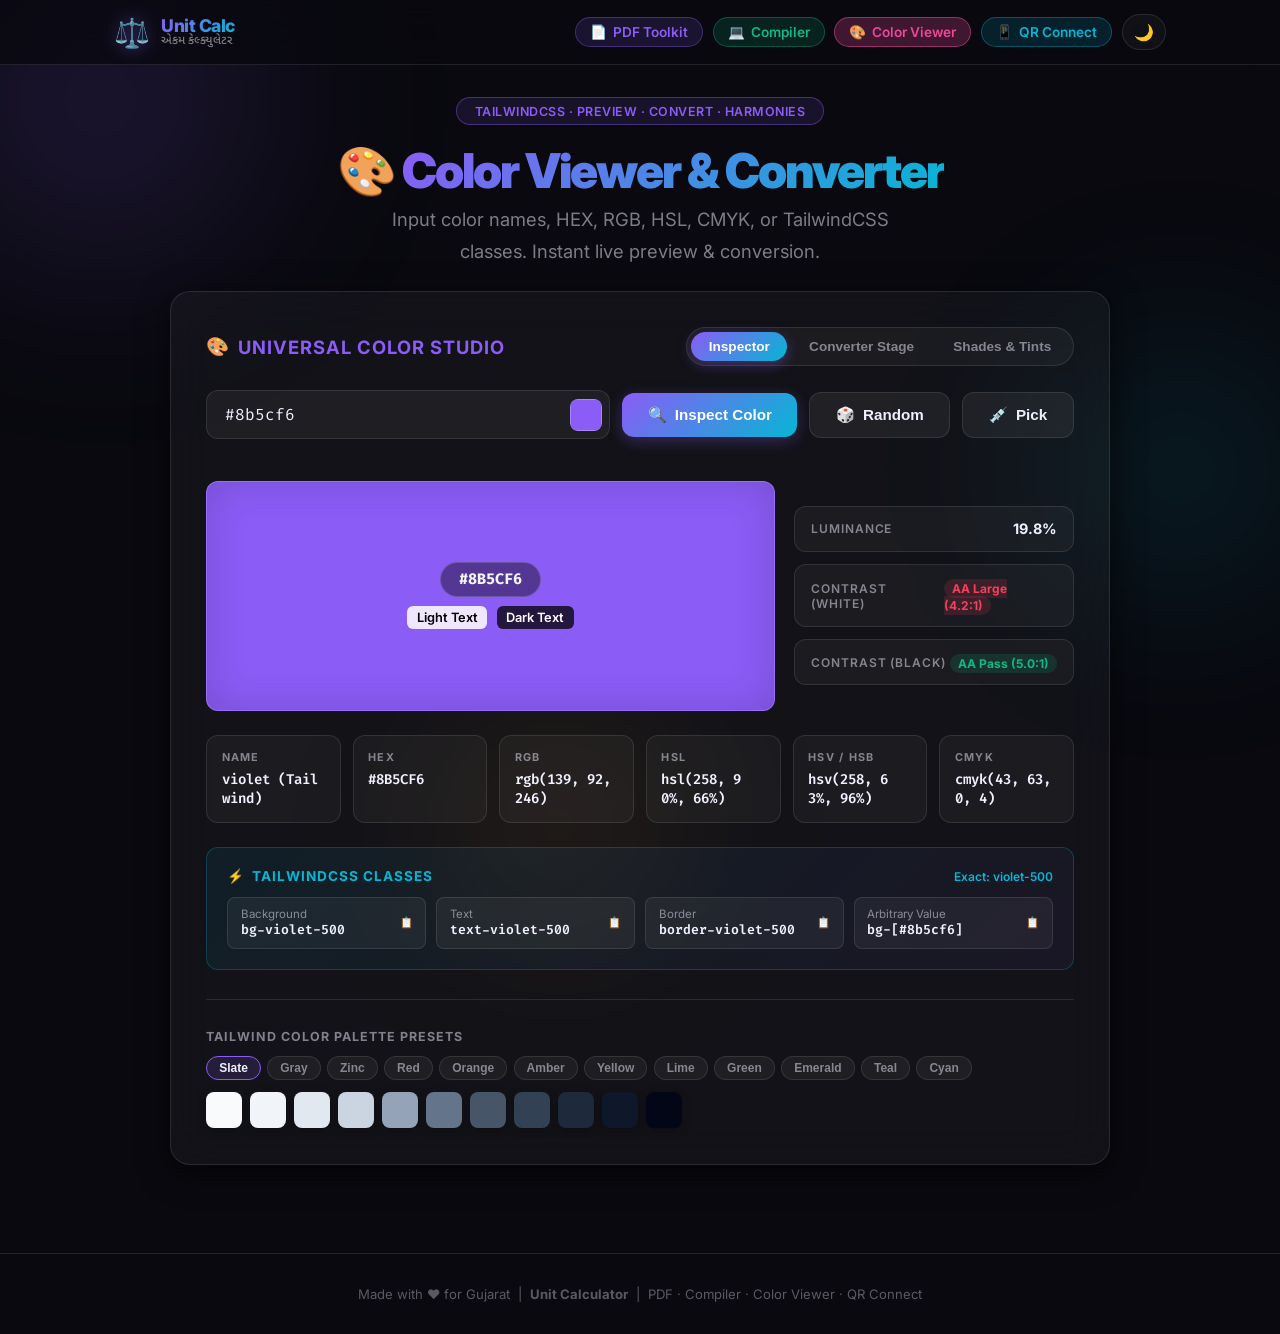
==== commit fd78e5ad: "formation fixes" ====
--- a/color_viewer.html
+++ b/color_viewer.html
@@ -650,10 +650,17 @@
         </div>
       </a>
       <div class="header-controls">
-        <a href="pdf_merger.html" class="nav-link" title="Open PDF Tools" style="text-decoration:none;padding:6px 14px;border-radius:999px;background:rgba(139,92,246,0.15);border:1px solid rgba(139,92,246,0.35);color:#8b5cf6;font-size:0.85rem;font-weight:600;display:flex;align-items:center;gap:6px;transition:all 0.2s;" onmouseover="this.style.background='rgba(139,92,246,0.25)'" onmouseout="this.style.background='rgba(139,92,246,0.15)'"><span>📄</span> PDF Toolkit</a>
-        <a href="compiler.html" class="nav-link" title="Open Online Compiler" style="text-decoration:none;padding:6px 14px;border-radius:999px;background:rgba(16,185,129,0.15);border:1px solid rgba(16,185,129,0.35);color:#10b981;font-size:0.85rem;font-weight:600;display:flex;align-items:center;gap:6px;transition:all 0.2s;" onmouseover="this.style.background='rgba(16,185,129,0.25)'" onmouseout="this.style.background='rgba(16,185,129,0.15)'"><span>💻</span> Compiler</a>
-        <a href="color_viewer.html" class="nav-link" title="Color Viewer" style="text-decoration:none;padding:6px 14px;border-radius:999px;background:rgba(236,72,153,0.25);border:1px solid rgba(236,72,153,0.5);color:#ec4899;font-size:0.85rem;font-weight:600;display:flex;align-items:center;gap:6px;"><span>🎨</span> Color Viewer</a>
-        <a href="qr_connect.html" class="nav-link" title="Open QR Connect" style="text-decoration:none;padding:6px 14px;border-radius:999px;background:rgba(6,182,212,0.15);border:1px solid rgba(6,182,212,0.35);color:#06b6d4;font-size:0.85rem;font-weight:600;display:flex;align-items:center;gap:6px;transition:all 0.2s;" onmouseover="this.style.background='rgba(6,182,212,0.25)'" onmouseout="this.style.background='rgba(6,182,212,0.15)'"><span>📱</span> QR Connect</a>
+        <button class="hamburger-btn" id="hamburger-btn" title="Toggle Menu" aria-label="Toggle navigation menu">
+          <span class="hamburger-line"></span>
+          <span class="hamburger-line"></span>
+          <span class="hamburger-line"></span>
+        </button>
+        <div class="nav-links-group" id="nav-links-group">
+          <a href="pdf_merger.html" class="nav-link" title="Open PDF Tools" style="text-decoration:none;padding:6px 14px;border-radius:999px;background:rgba(139,92,246,0.15);border:1px solid rgba(139,92,246,0.35);color:#8b5cf6;font-size:0.85rem;font-weight:600;display:flex;align-items:center;gap:6px;transition:all 0.2s;" onmouseover="this.style.background='rgba(139,92,246,0.25)'" onmouseout="this.style.background='rgba(139,92,246,0.15)'"><span>📄</span> PDF Toolkit</a>
+          <a href="compiler.html" class="nav-link" title="Open Online Compiler" style="text-decoration:none;padding:6px 14px;border-radius:999px;background:rgba(16,185,129,0.15);border:1px solid rgba(16,185,129,0.35);color:#10b981;font-size:0.85rem;font-weight:600;display:flex;align-items:center;gap:6px;transition:all 0.2s;" onmouseover="this.style.background='rgba(16,185,129,0.25)'" onmouseout="this.style.background='rgba(16,185,129,0.15)'"><span>💻</span> Compiler</a>
+          <a href="color_viewer.html" class="nav-link" title="Color Viewer" style="text-decoration:none;padding:6px 14px;border-radius:999px;background:rgba(236,72,153,0.25);border:1px solid rgba(236,72,153,0.5);color:#ec4899;font-size:0.85rem;font-weight:600;display:flex;align-items:center;gap:6px;"><span>🎨</span> Color Viewer</a>
+          <a href="qr_connect.html" class="nav-link" title="Open QR Connect" style="text-decoration:none;padding:6px 14px;border-radius:999px;background:rgba(6,182,212,0.15);border:1px solid rgba(6,182,212,0.35);color:#06b6d4;font-size:0.85rem;font-weight:600;display:flex;align-items:center;gap:6px;transition:all 0.2s;" onmouseover="this.style.background='rgba(6,182,212,0.25)'" onmouseout="this.style.background='rgba(6,182,212,0.15)'"><span>📱</span> QR Connect</a>
+        </div>
         <button class="theme-toggle" id="theme-toggle" title="Toggle Theme">🌙</button>
       </div>
     </div>
@@ -671,10 +678,14 @@
     <div class="cv-card">
       <div class="cv-header-bar">
         <h2><span>🎨</span> Universal Color Studio</h2>
-        <div class="cv-tabs">
-          <button class="cv-tab-btn active" id="tab-inspector" onclick="switchCvTab('inspector')">Inspector</button>
-          <button class="cv-tab-btn" id="tab-converter" onclick="switchCvTab('converter')">Converter Stage</button>
-          <button class="cv-tab-btn" id="tab-shades" onclick="switchCvTab('shades')">Shades & Tints</button>
+        <div class="tabs-slider-wrapper">
+          <button class="tab-arrow prev" onclick="document.getElementById('cv-tabs-inner').scrollBy({left:-200,behavior:'smooth'})" title="Previous">‹</button>
+          <div class="cv-tabs" id="cv-tabs-inner">
+            <button class="cv-tab-btn active" id="tab-inspector" onclick="switchCvTab('inspector')">Inspector</button>
+            <button class="cv-tab-btn" id="tab-converter" onclick="switchCvTab('converter')">Converter Stage</button>
+            <button class="cv-tab-btn" id="tab-shades" onclick="switchCvTab('shades')">Shades & Tints</button>
+          </div>
+          <button class="tab-arrow next" onclick="document.getElementById('cv-tabs-inner').scrollBy({left:200,behavior:'smooth'})" title="Next">›</button>
         </div>
       </div>
 
@@ -1397,5 +1408,7 @@
     renderCategorySwatches('slate');
     showColor();
   </script>
-</body>
+<script>
+(function(){var b=document.getElementById('hamburger-btn'),g=document.getElementById('nav-links-group');if(!b||!g)return;b.addEventListener('click',function(e){e.stopPropagation();b.classList.toggle('active');g.classList.toggle('show');});document.addEventListener('click',function(e){if(!b.contains(e.target)&&!g.contains(e.target)){b.classList.remove('active');g.classList.remove('show');}});})();
+</script></body>
 </html>
--- a/style.css
+++ b/style.css
@@ -181,6 +181,53 @@
   align-items: center;
 }
 
+/* ===== HAMBURGER MENU ===== */
+.hamburger-btn {
+  display: none;
+  background: var(--bg-card);
+  border: 1px solid var(--border);
+  border-radius: 10px;
+  padding: 0.5rem;
+  cursor: pointer;
+  flex-direction: column;
+  gap: 4px;
+  align-items: center;
+  justify-content: center;
+  width: 38px;
+  height: 38px;
+  transition: all 0.3s ease;
+  z-index: 101;
+  position: relative;
+}
+
+.hamburger-btn:hover {
+  border-color: var(--accent);
+  background: rgba(139, 92, 246, 0.1);
+}
+
+.hamburger-line {
+  display: block;
+  width: 20px;
+  height: 2px;
+  background: var(--text);
+  border-radius: 2px;
+  transition: all 0.3s ease;
+}
+
+.hamburger-btn.active .hamburger-line:nth-child(1) {
+  transform: rotate(45deg) translate(4px, 4px);
+}
+.hamburger-btn.active .hamburger-line:nth-child(2) {
+  opacity: 0;
+}
+.hamburger-btn.active .hamburger-line:nth-child(3) {
+  transform: rotate(-45deg) translate(5px, -5px);
+}
+
+.nav-links-group {
+  display: contents;
+}
+
 .lang-toggle,
 .theme-toggle {
   padding: 0.45rem 1rem;
@@ -1220,7 +1267,7 @@
   display: inline-flex;
   background: var(--bg-card);
   border: 1px solid var(--border);
-  border-radius: 50px;
+  border-radius: 30px;
   padding: 0.3rem;
   backdrop-filter: blur(16px);
   box-shadow: var(--shadow);
@@ -1228,6 +1275,7 @@
 
 .mode-btn {
   display: flex;
+  justify-content: center;
   align-items: center;
   gap: 0.5rem;
   padding: 0.6rem 1.4rem;
@@ -1258,7 +1306,7 @@
   display: grid;
   grid-template-columns: 1fr 1fr;
   gap: 2rem;
-  margin-bottom: 0;
+  margin-bottom: 2rem;
 }
 
 .fin-section-title {
@@ -1411,7 +1459,7 @@
 
 /* ===== FIN TABLE ===== */
 .fin-table-container {
-  margin-top: 1rem;
+  margin-top: 2rem;
   background: rgba(255, 255, 255, 0.02);
   border: 1px solid var(--border);
   border-radius: var(--radius-sm);
@@ -2085,24 +2133,2069 @@
   z-index: 10;
   opacity: 0.7;
 }
-
-/* ===== SHARED FOOTER ===== */
-.footer {
+/* --- Visitor Stats Modal --- */
+.stats-modal-overlay {
+  position: fixed;
+  top: 0;
+  left: 0;
+  width: 100%;
+  height: 100%;
+  background: rgba(0, 0, 0, 0.5);
+  backdrop-filter: blur(4px);
+  display: flex;
+  justify-content: center;
+  align-items: center;
+  z-index: 1000;
+  opacity: 0;
+  pointer-events: none;
+  transition: all 0.3s ease;
+}
+
+.stats-modal-overlay:not(.hidden) {
+  opacity: 1;
+  pointer-events: auto;
+}
+
+.stats-modal {
+  background: var(--card-bg);
+  border: 1px solid var(--border-light);
+  border-radius: 16px;
+  width: 90%;
+  max-width: 600px;
+  padding: 24px;
+  box-shadow: 0 20px 40px rgba(0, 0, 0, 0.2);
+  transform: translateY(20px);
+  transition: all 0.3s cubic-bezier(0.175, 0.885, 0.32, 1.275);
+}
+
+.stats-modal-overlay:not(.hidden) .stats-modal {
+  transform: translateY(0);
+}
+
+.stats-modal-header {
+  display: flex;
+  justify-content: space-between;
+  align-items: center;
+  margin-bottom: 20px;
+}
+
+.stats-modal-header h3 {
+  margin: 0;
+  font-size: 1.25rem;
+  color: var(--text-color);
+}
+
+.stats-close-btn {
+  background: none;
+  border: none;
+  font-size: 1.5rem;
+  color: var(--text-muted);
+  cursor: pointer;
+  transition: color 0.2s;
+}
+
+.stats-close-btn:hover {
+  color: var(--primary);
+}
+
+.stats-summary {
+  display: grid;
+  grid-template-columns: 1fr 1fr 1fr;
+  gap: 16px;
+  margin-bottom: 24px;
+}
+
+.stat-box {
+  background: var(--bg-color);
+  border: 1px solid var(--border-light);
+  border-radius: 12px;
+  padding: 16px;
+  text-align: center;
+}
+
+.stat-label {
+  font-size: 0.9rem;
+  color: var(--text-muted);
+  margin-bottom: 8px;
+}
+
+.stat-value {
+  font-size: 1.75rem;
+  font-weight: 700;
+  color: var(--primary);
+}
+
+.stats-graph-container {
+  width: 100%;
+  height: 300px;
+  position: relative;
+}
+
+/* ============================================================
+   WEIGHT ⟷ VOLUME CALCULATOR & COMPARISON
+   ============================================================ */
+.wv-calc-section {
+  display: flex;
+  flex-direction: column;
+  gap: 1.5rem;
+  margin-bottom: 2rem;
+  animation: fadeIn 0.3s ease;
+}
+
+.wv-header {
+  text-align: center;
+  margin-bottom: 0.5rem;
+}
+
+.wv-badge {
+  display: inline-block;
+  padding: 0.35rem 0.85rem;
+  border-radius: 999px;
+  background: rgba(139, 92, 246, 0.15);
+  border: 1px solid rgba(139, 92, 246, 0.3);
+  color: var(--accent);
+  font-size: 0.8rem;
+  font-weight: 700;
+  margin-bottom: 0.5rem;
+}
+
+.wv-title {
+  font-size: 1.5rem;
+  font-weight: 800;
+  color: var(--text);
+  margin-bottom: 0.3rem;
+}
+
+.wv-subtitle {
+  color: var(--text-muted);
+  font-size: 0.9rem;
+}
+
+.wv-controls-grid {
+  display: grid;
+  grid-template-columns: 1fr;
+  gap: 1rem;
+}
+
+.wv-direction-switcher {
+  display: flex;
+  gap: 0.75rem;
+  background: rgba(255, 255, 255, 0.04);
+  padding: 0.4rem;
+  border-radius: var(--radius-sm);
+  border: 1px solid var(--border);
+}
+
+.wv-dir-btn {
+  flex: 1;
+  padding: 0.65rem 1rem;
+  border-radius: 8px;
+  border: none;
+  background: transparent;
+  color: var(--text-muted);
+  font-size: 0.88rem;
+  font-weight: 600;
+  cursor: pointer;
+  transition: all 0.2s ease;
+  display: flex;
+  align-items: center;
+  justify-content: center;
+  gap: 0.5rem;
+}
+
+.wv-dir-btn:hover {
+  color: var(--text);
+}
+
+.wv-dir-btn.active {
+  background: var(--accent-grd);
+  color: #fff;
+  box-shadow: 0 4px 12px rgba(139, 92, 246, 0.3);
+}
+
+.wv-converter-layout {
+  margin-top: 0.5rem;
+}
+
+.wv-result-card {
+  background: linear-gradient(135deg, rgba(139, 92, 246, 0.12), rgba(6, 182, 212, 0.08));
+  border: 1px solid rgba(139, 92, 246, 0.35);
+  border-radius: var(--radius-sm);
+  padding: 1.25rem 1.5rem;
+  text-align: center;
+  position: relative;
+  overflow: hidden;
+}
+
+.wv-main-result {
+  font-size: 1.8rem;
+  font-weight: 800;
+  color: var(--text);
+  margin-bottom: 0.4rem;
+}
+
+.wv-formula-box {
+  display: inline-block;
+  font-size: 0.85rem;
+  font-family: monospace;
+  background: rgba(0, 0, 0, 0.25);
+  padding: 0.35rem 0.85rem;
+  border-radius: 6px;
+  color: var(--accent2);
+}
+
+/* Comparison Matrix */
+.wv-matrix-section {
+  margin-top: 1rem;
+}
+
+.wv-matrix-title {
+  font-size: 0.95rem;
+  font-weight: 700;
+  color: var(--text);
+  margin-bottom: 0.75rem;
+}
+
+.wv-matrix-grid {
+  display: grid;
+  grid-template-columns: repeat(auto-fill, minmax(210px, 1fr));
+  gap: 0.75rem;
+}
+
+.wv-matrix-card {
+  background: rgba(255, 255, 255, 0.03);
+  border: 1px solid var(--border);
+  border-radius: 10px;
+  padding: 0.85rem 1rem;
+  display: flex;
+  flex-direction: column;
+  gap: 0.35rem;
+  cursor: pointer;
+  transition: all 0.2s ease;
+}
+
+.wv-matrix-card:hover {
+  transform: translateY(-2px);
+  border-color: var(--accent);
+  background: rgba(139, 92, 246, 0.08);
+}
+
+.wv-matrix-card.active-substance {
+  border-color: var(--accent2);
+  background: rgba(6, 182, 212, 0.1);
+}
+
+.wvm-name {
+  font-size: 0.85rem;
+  font-weight: 700;
+  color: var(--text);
+}
+
+.wvm-val {
+  font-size: 1.05rem;
+  font-weight: 800;
+  color: var(--accent2);
+}
+
+.wvm-rev {
+  font-size: 0.75rem;
+  color: var(--text-muted);
+}
+
+/* ============================================================
+   FINANCIAL CALCULATOR - ENHANCED ADDITIONAL OPTIONS
+   ============================================================ */
+.fin-opt-container {
+  margin-top: 1.5rem;
+  width: 100%;
+}
+
+.fin-optional-toggle {
+  width: 100%;
+  display: flex;
+  align-items: center;
+  justify-content: space-between;
+  padding: 0.75rem 1.25rem;
+  background: rgba(255, 255, 255, 0.03);
+  border: 1.5px dashed var(--border);
+  border-radius: var(--radius-sm);
+  color: var(--text);
+  font-size: 0.9rem;
+  font-weight: 600;
+  cursor: pointer;
+  transition: all 0.25s ease;
+}
+
+.fin-optional-toggle:hover {
+  background: rgba(139, 92, 246, 0.08);
+  border-color: var(--accent);
+}
+
+.fin-optional-toggle.expanded {
+  background: rgba(139, 92, 246, 0.1);
+  border-color: var(--accent);
+  border-style: solid;
+  border-bottom-left-radius: 0;
+  border-bottom-right-radius: 0;
+}
+
+.fin-optional-toggle .toggle-icon {
+  font-size: 1.1rem;
+  font-weight: 700;
+  color: var(--accent);
+  transition: transform 0.25s ease;
+}
+
+.fin-optional-toggle.expanded .toggle-icon {
+  transform: rotate(45deg);
+}
+
+.fin-optional-panel {
+  display: none;
+  background: rgba(255, 255, 255, 0.02);
+  border: 1.5px solid var(--border);
+  border-top: none;
+  border-bottom-left-radius: var(--radius-sm);
+  border-bottom-right-radius: var(--radius-sm);
+  padding: 1.25rem;
+  animation: fadeIn 0.25s ease;
+}
+
+.fin-optional-panel.visible {
+  display: block;
+}
+
+.fin-opt-grid {
+  display: grid;
+  grid-template-columns: repeat(auto-fit, minmax(220px, 1fr));
+  gap: 1rem;
+}
+
+.fin-opt-note {
+  font-size: 0.8rem;
+  color: var(--text-muted);
+  margin-top: 0.75rem;
+  font-style: italic;
+}
+
+/* ============================================================
+   EMERGENCY OVERLAY
+   ============================================================ */
+.emergency-overlay {
+  position: fixed;
+  inset: 0;
+  z-index: 999999;
+  background: rgba(10, 10, 15, 0.96);
+  backdrop-filter: blur(16px);
+  display: flex;
+  align-items: center;
+  justify-content: center;
+  padding: 1.5rem;
+}
+
+.emergency-overlay.hidden {
+  display: none !important;
+}
+
+.emergency-card {
+  max-width: 580px;
+  width: 100%;
+  background: linear-gradient(135deg, rgba(239, 68, 68, 0.12), rgba(15, 23, 42, 0.95));
+  border: 2px solid rgba(239, 68, 68, 0.5);
+  border-radius: 20px;
+  padding: 2.5rem 2rem;
+  text-align: center;
+  box-shadow: 0 25px 60px rgba(239, 68, 68, 0.25);
+  animation: pulseCard 3s infinite alternate ease-in-out;
+}
+
+@keyframes pulseCard {
+  0% { box-shadow: 0 10px 40px rgba(239, 68, 68, 0.2); }
+  100% { box-shadow: 0 20px 60px rgba(239, 68, 68, 0.45); }
+}
+
+.emergency-siren {
+  font-size: 3.5rem;
+  margin-bottom: 1rem;
+  animation: bounce 1s infinite alternate;
+}
+
+.emergency-title {
+  font-size: 1.6rem;
+  font-weight: 900;
+  color: #ef4444;
+  letter-spacing: 0.5px;
+  margin-bottom: 1rem;
+  text-transform: uppercase;
+}
+
+.emergency-desc {
+  font-size: 0.95rem;
+  line-height: 1.6;
+  color: #cbd5e1;
+  margin-bottom: 1.5rem;
+}
+
+.emergency-badge {
+  display: inline-block;
+  padding: 0.4rem 1rem;
+  border-radius: 999px;
+  background: rgba(239, 68, 68, 0.2);
+  border: 1px solid rgba(239, 68, 68, 0.4);
+  color: #fca5a5;
+  font-size: 0.8rem;
+  font-weight: 700;
+  margin-bottom: 1.5rem;
+}
+
+.emergency-actions {
+  display: flex;
+  justify-content: center;
+}
+
+.btn-emergency-admin {
+  padding: 0.75rem 1.75rem;
+  border-radius: 999px;
+  background: #ef4444;
+  border: none;
+  color: #fff;
+  font-size: 0.95rem;
+  font-weight: 700;
+  cursor: pointer;
+  transition: all 0.2s;
+  box-shadow: 0 6px 20px rgba(239, 68, 68, 0.4);
+}
+
+.btn-emergency-admin:hover {
+  background: #dc2626;
+  transform: translateY(-2px);
+}
+
+/* ============================================================
+   AUTH MODAL & USER DASHBOARD
+   ============================================================ */
+.user-dashboard-overlay,
+.admin-panel-overlay {
+  position: fixed;
+  inset: 0;
+  z-index: 10000;
+  background: rgba(0, 0, 0, 0.7);
+  backdrop-filter: blur(8px);
+  display: flex;
+  align-items: center;
+  justify-content: center;
+  padding: 1rem;
+  opacity: 1;
+  transition: opacity 0.25s ease;
+}
+
+.auth-modal-overlay {
+  position: fixed;
+  inset: 0;
+  z-index: 10000;
+  background: var(--bg);
+  display: flex;
+  align-items: stretch;
+  justify-content: center;
+  padding: 0;
+  opacity: 1;
+  transition: opacity 0.25s ease;
+}
+
+.auth-modal-overlay.hidden,
+.user-dashboard-overlay.hidden,
+.admin-panel-overlay.hidden {
+  display: none !important;
+}
+
+.auth-modal {
+  display: flex;
+  width: 100%;
+  height: 100%;
+  max-width: 100%;
+  background: transparent;
+  border: none;
+  border-radius: 0;
+  padding: 0;
+  box-shadow: none;
+  position: relative;
+  animation: fadeIn 0.4s ease;
+}
+
+/* Auth Slideshow Panel (Left) */
+.auth-slideshow-panel {
+  flex: 1;
+  display: flex;
+  flex-direction: column;
+  align-items: center;
+  justify-content: center;
+  background: linear-gradient(135deg, rgba(139, 92, 246, 0.08), rgba(6, 182, 212, 0.06));
+  position: relative;
+  overflow: hidden;
+  padding: 3rem;
+  min-height: 100vh;
+}
+
+.auth-slideshow-panel::before {
+  content: '';
+  position: absolute;
+  width: 400px;
+  height: 400px;
+  border-radius: 50%;
+  background: radial-gradient(circle, rgba(139, 92, 246, 0.15), transparent 70%);
+  top: -100px;
+  left: -100px;
+  animation: orbFloat 12s ease-in-out infinite;
+}
+
+.auth-slideshow-panel::after {
+  content: '';
+  position: absolute;
+  width: 300px;
+  height: 300px;
+  border-radius: 50%;
+  background: radial-gradient(circle, rgba(6, 182, 212, 0.12), transparent 70%);
+  bottom: -80px;
+  right: -80px;
+  animation: orbFloat 10s ease-in-out infinite reverse;
+}
+
+.auth-slideshow {
+  position: relative;
+  width: 100%;
+  max-width: 480px;
+  z-index: 1;
+}
+
+.auth-slide {
+  display: none;
+  text-align: center;
+  animation: fadeUp 0.5s ease both;
+}
+
+.auth-slide.active {
+  display: block;
+}
+
+.auth-slide-icon {
+  font-size: 4rem;
+  margin-bottom: 1.5rem;
+  display: block;
+  filter: drop-shadow(0 0 20px rgba(139, 92, 246, 0.4));
+}
+
+.auth-slide-title {
+  font-size: 1.8rem;
+  font-weight: 800;
+  color: var(--text);
+  margin-bottom: 0.75rem;
+  letter-spacing: -0.5px;
+  line-height: 1.2;
+}
+
+.auth-slide-title .gradient-text {
+  background: var(--accent-grd);
+  -webkit-background-clip: text;
+  background-clip: text;
+  -webkit-text-fill-color: transparent;
+}
+
+.auth-slide-desc {
+  font-size: 1rem;
+  color: var(--text-muted);
+  line-height: 1.7;
+  max-width: 380px;
+  margin: 0 auto;
+}
+
+.auth-slide-dots {
+  display: flex;
+  gap: 0.5rem;
+  justify-content: center;
+  margin-top: 2rem;
+}
+
+.auth-dot {
+  width: 10px;
+  height: 10px;
+  border-radius: 50%;
+  background: var(--border);
+  cursor: pointer;
+  transition: all 0.3s ease;
+  border: none;
+}
+
+.auth-dot.active {
+  background: var(--accent);
+  width: 28px;
+  border-radius: 5px;
+  box-shadow: 0 0 10px rgba(139, 92, 246, 0.5);
+}
+
+/* Auth Form Panel (Right) */
+.auth-form-panel {
+  width: 480px;
+  min-width: 380px;
+  display: flex;
+  flex-direction: column;
+  justify-content: center;
+  padding: 3rem 2.5rem;
+  background: var(--bg-card);
+  border-left: 1px solid var(--border);
+  overflow-y: auto;
+  position: relative;
+}
+
+@media (max-width: 900px) {
+  .auth-modal {
+    flex-direction: column;
+  }
+  .auth-slideshow-panel {
+    display: none;
+  }
+  .auth-form-panel {
+    width: 100%;
+    min-width: unset;
+    border-left: none;
+    padding: 2rem 1.5rem;
+  }
+}
+
+@keyframes modalPop {
+  0% { transform: scale(0.95); opacity: 0; }
+  100% { transform: scale(1); opacity: 1; }
+}
+
+.auth-modal-header {
+  display: flex;
+  align-items: center;
+  justify-content: space-between;
+  margin-bottom: 1.5rem;
+  border-bottom: 1px solid var(--border);
+  padding-bottom: 0.75rem;
+}
+
+.auth-tabs {
+  display: flex;
+  gap: 0.5rem;
+}
+
+.auth-tab-btn {
+  background: transparent;
+  border: none;
+  color: var(--text-muted);
+  font-size: 0.9rem;
+  font-weight: 600;
+  padding: 0.4rem 0.75rem;
+  border-radius: 6px;
+  cursor: pointer;
+  transition: all 0.2s;
+}
+
+.auth-tab-btn.active {
+  background: rgba(139, 92, 246, 0.15);
+  color: var(--accent);
+}
+
+.auth-close-btn {
+  background: transparent;
+  border: none;
+  font-size: 1.5rem;
+  color: var(--text-muted);
+  cursor: pointer;
+  line-height: 1;
+}
+
+.auth-close-btn:hover {
+  color: var(--text);
+}
+
+.auth-panel-heading {
+  font-size: 1.3rem;
+  font-weight: 800;
+  color: var(--text);
+  margin-bottom: 0.3rem;
+}
+
+.auth-panel-sub {
+  font-size: 0.85rem;
+  color: var(--text-muted);
+  margin-bottom: 1.25rem;
+}
+
+.auth-form {
+  display: flex;
+  flex-direction: column;
+  gap: 1rem;
+}
+
+.auth-field {
+  display: flex;
+  flex-direction: column;
+  gap: 0.35rem;
+  text-align: left;
+}
+
+.auth-field label {
+  font-size: 0.8rem;
+  font-weight: 600;
+  color: var(--text-muted);
+}
+
+.auth-input {
+  width: 100%;
+  background: rgba(255, 255, 255, 0.05);
+  border: 1px solid var(--border);
+  border-radius: 8px;
+  padding: 0.65rem 0.9rem;
+  color: var(--text);
+  font-size: 0.9rem;
+  outline: none;
+  transition: border-color 0.2s;
+}
+
+.auth-input:focus {
+  border-color: var(--accent);
+}
+
+.auth-submit-btn {
+  margin-top: 0.5rem;
+  padding: 0.75rem;
+  border-radius: 8px;
+  background: var(--accent-grd);
+  border: none;
+  color: #fff;
+  font-size: 0.95rem;
+  font-weight: 700;
+  cursor: pointer;
+  transition: opacity 0.2s;
+}
+
+.auth-submit-btn.admin-btn {
+  background: linear-gradient(135deg, #f59e0b, #ef4444);
+}
+
+.auth-submit-btn:hover {
+  opacity: 0.9;
+}
+
+/* User Dashboard Modal */
+.user-dashboard-modal {
+  background: var(--bg-card);
+  border: 1px solid var(--border);
+  border-radius: 20px;
+  width: 100%;
+  max-width: 650px;
+  max-height: 85vh;
+  overflow-y: auto;
+  box-shadow: 0 25px 50px rgba(0, 0, 0, 0.5);
+  animation: modalPop 0.25s ease;
+}
+
+.ud-header {
+  display: flex;
+  align-items: center;
+  justify-content: space-between;
+  padding: 1.5rem;
+  border-bottom: 1px solid var(--border);
+  background: rgba(255, 255, 255, 0.02);
+}
+
+.ud-profile-info {
+  display: flex;
+  align-items: center;
+  gap: 1rem;
+}
+
+.ud-avatar {
+  width: 48px;
+  height: 48px;
+  border-radius: 50%;
+  background: var(--accent-grd);
+  display: flex;
+  align-items: center;
+  justify-content: center;
+  font-size: 1.4rem;
+}
+
+.ud-name {
+  font-size: 1.15rem;
+  font-weight: 800;
+  color: var(--text);
+}
+
+.ud-email {
+  font-size: 0.85rem;
+  color: var(--text-muted);
+}
+
+.ud-header-actions {
+  display: flex;
+  align-items: center;
+  gap: 1rem;
+}
+
+.ud-logout-btn {
+  padding: 0.4rem 0.9rem;
+  border-radius: 6px;
+  border: 1px solid rgba(239, 68, 68, 0.4);
+  background: rgba(239, 68, 68, 0.1);
+  color: #f87171;
+  font-size: 0.85rem;
+  font-weight: 600;
+  cursor: pointer;
+}
+
+.ud-body {
+  padding: 1.5rem;
+}
+
+.ud-section-title {
+  font-size: 1rem;
+  font-weight: 700;
+  color: var(--text);
+  margin-bottom: 0.9rem;
+}
+
+.ud-tools-grid {
+  display: grid;
+  grid-template-columns: repeat(auto-fill, minmax(180px, 1fr));
+  gap: 0.75rem;
+}
+
+.ud-tool-card {
+  background: rgba(255, 255, 255, 0.03);
+  border: 1px solid var(--border);
+  border-radius: 12px;
+  padding: 0.9rem;
+  text-decoration: none;
+  color: inherit;
+  cursor: pointer;
+  transition: all 0.2s;
+  display: flex;
+  flex-direction: column;
+  gap: 0.35rem;
+}
+
+.ud-tool-card:hover {
+  border-color: var(--accent);
+  background: rgba(139, 92, 246, 0.08);
+  transform: translateY(-2px);
+}
+
+.ud-tool-icon {
+  font-size: 1.5rem;
+}
+
+.ud-tool-title {
+  font-size: 0.9rem;
+  font-weight: 700;
+  color: var(--text);
+}
+
+.ud-tool-desc {
+  font-size: 0.75rem;
+  color: var(--text-muted);
+  line-height: 1.3;
+}
+
+.ud-empty-history {
+  padding: 1.5rem;
+  text-align: center;
+  color: var(--text-muted);
+  font-size: 0.85rem;
+  background: rgba(255, 255, 255, 0.02);
+  border-radius: 8px;
+  border: 1px dashed var(--border);
+}
+
+/* ============================================================
+   SUPER ADMIN PANEL
+   ============================================================ */
+.admin-panel-modal {
+  background: #0f172a;
+  border: 1px solid rgba(139, 92, 246, 0.3);
+  border-radius: 20px;
+  width: 95%;
+  max-width: 1100px;
+  height: 90vh;
+  display: flex;
+  flex-direction: column;
+  box-shadow: 0 25px 60px rgba(0, 0, 0, 0.8);
+  overflow: hidden;
+  animation: modalPop 0.25s ease;
+}
+
+.admin-topbar {
+  display: flex;
+  align-items: center;
+  justify-content: space-between;
+  padding: 1.25rem 1.75rem;
+  background: rgba(30, 41, 59, 0.6);
+  border-bottom: 1px solid rgba(255, 255, 255, 0.1);
+}
+
+.admin-topbar-left {
+  display: flex;
+  align-items: center;
+  gap: 0.85rem;
+}
+
+.admin-badge {
+  padding: 0.3rem 0.75rem;
+  border-radius: 999px;
+  background: linear-gradient(135deg, #f59e0b, #ef4444);
+  color: #fff;
+  font-size: 0.75rem;
+  font-weight: 800;
+  letter-spacing: 0.5px;
+}
+
+.admin-panel-title {
+  font-size: 1.25rem;
+  font-weight: 800;
+  color: #f8fafc;
+  margin: 0;
+}
+
+.admin-status-indicator {
+  font-size: 0.75rem;
+  font-weight: 700;
+  color: #10b981;
+  background: rgba(16, 185, 129, 0.12);
+  padding: 0.25rem 0.65rem;
+  border-radius: 999px;
+}
+
+.admin-status-indicator.suspended {
+  color: #ef4444;
+  background: rgba(239, 68, 68, 0.15);
+}
+
+.admin-topbar-right {
+  display: flex;
+  align-items: center;
+  gap: 1rem;
+}
+
+.btn-admin-logout {
+  padding: 0.45rem 1rem;
+  border-radius: 6px;
+  background: rgba(239, 68, 68, 0.15);
+  border: 1px solid rgba(239, 68, 68, 0.4);
+  color: #fca5a5;
+  font-size: 0.85rem;
+  font-weight: 600;
+  cursor: pointer;
+}
+
+.btn-admin-logout:hover {
+  background: #ef4444;
+  color: #fff;
+}
+
+.admin-layout {
+  display: flex;
+  flex: 1;
+  overflow: hidden;
+}
+
+.admin-sidebar {
+  width: 240px;
+  background: rgba(15, 23, 42, 0.8);
+  border-right: 1px solid rgba(255, 255, 255, 0.08);
+  padding: 1.25rem 0.75rem;
+  display: flex;
+  flex-direction: column;
+  gap: 0.4rem;
+}
+
+.admin-nav-item {
+  width: 100%;
+  display: flex;
+  align-items: center;
+  gap: 0.75rem;
+  padding: 0.75rem 1rem;
+  border-radius: 10px;
+  background: transparent;
+  border: none;
+  color: #94a3b8;
+  font-size: 0.9rem;
+  font-weight: 600;
+  text-align: left;
+  cursor: pointer;
+  transition: all 0.2s;
+}
+
+.admin-nav-item:hover {
+  background: rgba(255, 255, 255, 0.05);
+  color: #f8fafc;
+}
+
+.admin-nav-item.active {
+  background: rgba(139, 92, 246, 0.2);
+  color: #a78bfa;
+  border-left: 3px solid #8b5cf6;
+}
+
+.admin-nav-item.alert {
+  color: #f87171;
+}
+
+.admin-nav-item.alert.active {
+  background: rgba(239, 68, 68, 0.2);
+  border-left-color: #ef4444;
+}
+
+.admin-content {
+  flex: 1;
+  overflow-y: auto;
+  padding: 1.75rem;
+}
+
+.admin-sec {
+  display: none;
+  animation: fadeIn 0.25s ease;
+}
+
+.admin-sec.active {
+  display: block;
+}
+
+.admin-sec-title {
+  font-size: 1.35rem;
+  font-weight: 800;
+  color: #f8fafc;
+  margin-bottom: 0.5rem;
+}
+
+.adm-desc {
+  font-size: 0.88rem;
+  color: #94a3b8;
+  margin-bottom: 1.5rem;
+}
+
+.adm-subtitle {
+  font-size: 1.05rem;
+  font-weight: 700;
+  color: #f8fafc;
+  margin-top: 1.25rem;
+  margin-bottom: 0.75rem;
+}
+
+.admin-stats-grid {
+  display: grid;
+  grid-template-columns: repeat(auto-fit, minmax(200px, 1fr));
+  gap: 1rem;
+  margin-bottom: 1.5rem;
+}
+
+.adm-kpi-card {
+  background: rgba(30, 41, 59, 0.5);
+  border: 1px solid rgba(255, 255, 255, 0.08);
+  border-radius: 14px;
+  padding: 1.25rem;
+}
+
+.adm-kpi-card .kpi-label {
+  font-size: 0.75rem;
+  font-weight: 700;
+  color: #94a3b8;
+  text-transform: uppercase;
+  margin-bottom: 0.4rem;
+}
+
+.adm-kpi-card .kpi-val {
+  font-size: 2rem;
+  font-weight: 900;
+  color: #f8fafc;
+}
+
+.adm-kpi-card .kpi-sub {
+  font-size: 0.75rem;
+  color: #64748b;
+  margin-top: 0.35rem;
+}
+
+.adm-kpi-card.highlight-green .kpi-val {
+  color: #10b981;
+}
+
+.adm-kpi-card.highlight-purple .kpi-val {
+  color: #a78bfa;
+}
+
+.adm-tools-table-wrap,
+.adm-users-table-wrap {
+  background: rgba(30, 41, 59, 0.4);
+  border: 1px solid rgba(255, 255, 255, 0.08);
+  border-radius: 12px;
+  overflow-x: auto;
+}
+
+.adm-table {
+  width: 100%;
+  border-collapse: collapse;
+  text-align: left;
+  font-size: 0.85rem;
+}
+
+.adm-table th {
+  background: rgba(15, 23, 42, 0.8);
+  padding: 0.85rem 1rem;
+  color: #94a3b8;
+  font-weight: 700;
+  border-bottom: 1px solid rgba(255, 255, 255, 0.08);
+}
+
+.adm-table td {
+  padding: 0.85rem 1rem;
+  border-bottom: 1px solid rgba(255, 255, 255, 0.05);
+  color: #cbd5e1;
+}
+
+.badge-status-online {
+  padding: 0.2rem 0.6rem;
+  border-radius: 999px;
+  background: rgba(16, 185, 129, 0.15);
+  color: #34d399;
+  font-weight: 700;
+  font-size: 0.75rem;
+}
+
+.adm-logs-box {
+  background: #020617;
+  border: 1px solid rgba(255, 255, 255, 0.08);
+  border-radius: 10px;
+  padding: 1rem;
+  font-family: monospace;
+  font-size: 0.8rem;
+  color: #94a3b8;
+  max-height: 180px;
+  overflow-y: auto;
+  display: flex;
+  flex-direction: column;
+  gap: 0.35rem;
+}
+
+.adm-log-entry .log-time {
+  color: #8b5cf6;
+}
+
+/* Formula Cards Grid */
+.formula-cards-grid {
+  display: flex;
+  flex-direction: column;
+  gap: 1.25rem;
+}
+
+.formula-card {
+  background: rgba(30, 41, 59, 0.5);
+  border: 1px solid rgba(255, 255, 255, 0.08);
+  border-radius: 14px;
+  padding: 1.25rem 1.5rem;
+}
+
+.formula-card-hdr {
+  display: flex;
+  align-items: center;
+  gap: 0.75rem;
+  margin-bottom: 0.75rem;
+}
+
+.f-badge {
+  padding: 0.2rem 0.6rem;
+  border-radius: 6px;
+  background: rgba(139, 92, 246, 0.2);
+  color: #c4b5fd;
+  font-size: 0.75rem;
+  font-weight: 700;
+}
+
+.formula-card h4 {
+  font-size: 1.05rem;
+  font-weight: 800;
+  color: #f8fafc;
+  margin: 0;
+}
+
+.formula-math {
+  background: #090d16;
+  border: 1px solid rgba(139, 92, 246, 0.25);
+  border-radius: 8px;
+  padding: 0.85rem 1.25rem;
+  font-family: 'Courier New', monospace;
+  font-size: 1.05rem;
+  font-weight: 700;
+  color: #38bdf8;
+  margin-bottom: 0.85rem;
+}
+
+.formula-expl ul {
+  padding-left: 1.25rem;
+  color: #94a3b8;
+  font-size: 0.85rem;
+  line-height: 1.6;
+}
+
+.formula-tester {
+  margin-top: 1rem;
+  background: rgba(15, 23, 42, 0.7);
+  border-radius: 8px;
+  padding: 0.85rem;
+  border: 1px dashed rgba(255, 255, 255, 0.1);
+}
+
+.ft-title {
+  font-size: 0.78rem;
+  font-weight: 700;
+  color: #f59e0b;
+  text-transform: uppercase;
+  margin-bottom: 0.5rem;
+}
+
+.ft-inputs {
+  display: flex;
+  flex-wrap: wrap;
+  gap: 0.5rem;
+  margin-bottom: 0.5rem;
+}
+
+.ft-inputs input {
+  padding: 0.4rem 0.65rem;
+  border-radius: 6px;
+  border: 1px solid rgba(255, 255, 255, 0.15);
+  background: rgba(0, 0, 0, 0.4);
+  color: #fff;
+  font-size: 0.85rem;
+  width: 100px;
+}
+
+.btn-ft-test {
+  padding: 0.4rem 0.9rem;
+  border-radius: 6px;
+  background: #8b5cf6;
+  border: none;
+  color: #fff;
+  font-weight: 700;
+  font-size: 0.85rem;
+  cursor: pointer;
+}
+
+.ft-result {
+  font-size: 0.82rem;
+  color: #34d399;
+  font-family: monospace;
+}
+
+/* User Profile Section */
+.adm-users-header {
+  display: flex;
+  align-items: center;
+  justify-content: space-between;
+  margin-bottom: 0.5rem;
+}
+
+.btn-add-user {
+  padding: 0.45rem 1rem;
+  border-radius: 8px;
+  background: #8b5cf6;
+  border: none;
+  color: #fff;
+  font-size: 0.85rem;
+  font-weight: 700;
+  cursor: pointer;
+}
+
+.btn-table-action {
+  padding: 0.25rem 0.55rem;
+  border-radius: 4px;
+  font-size: 0.75rem;
+  font-weight: 600;
+  cursor: pointer;
+  border: none;
+}
+
+.btn-table-action.delete {
+  background: rgba(239, 68, 68, 0.2);
+  color: #f87171;
+}
+
+.btn-table-action.suspend {
+  background: rgba(245, 158, 11, 0.2);
+  color: #fbbf24;
+}
+
+/* Admin Profile */
+.adm-profile-card {
+  display: flex;
+  align-items: center;
+  gap: 1.25rem;
+  background: rgba(30, 41, 59, 0.6);
+  border: 1px solid rgba(139, 92, 246, 0.3);
+  border-radius: 16px;
+  padding: 1.5rem;
+  margin-bottom: 1.5rem;
+}
+
+.adm-profile-avatar {
+  font-size: 3rem;
+  background: rgba(139, 92, 246, 0.2);
+  width: 70px;
+  height: 70px;
+  border-radius: 50%;
+  display: flex;
+  align-items: center;
+  justify-content: center;
+}
+
+.adm-profile-details h4 {
+  font-size: 1.25rem;
+  font-weight: 800;
+  color: #fff;
+  margin: 0 0 0.35rem 0;
+}
+
+.adm-role-badge {
+  display: inline-block;
+  padding: 0.2rem 0.65rem;
+  border-radius: 999px;
+  background: rgba(245, 158, 11, 0.2);
+  color: #f59e0b;
+  font-size: 0.75rem;
+  font-weight: 700;
+  margin-bottom: 0.5rem;
+}
+
+.adm-profile-meta {
+  display: flex;
+  flex-direction: column;
+  gap: 0.25rem;
+  font-size: 0.85rem;
+  color: #94a3b8;
+}
+
+.adm-settings-grid {
+  display: grid;
+  grid-template-columns: repeat(auto-fit, minmax(320px, 1fr));
+  gap: 1.25rem;
+}
+
+.adm-settings-box {
+  background: rgba(30, 41, 59, 0.4);
+  border: 1px solid rgba(255, 255, 255, 0.08);
+  border-radius: 14px;
+  padding: 1.25rem;
+}
+
+.adm-settings-box h4 {
+  font-size: 1rem;
+  font-weight: 700;
+  color: #f8fafc;
+  margin-top: 0;
+  margin-bottom: 1rem;
+}
+
+/* Emergency Section */
+.emergency-alert-banner {
+  display: flex;
+  align-items: flex-start;
+  gap: 1rem;
+  background: rgba(239, 68, 68, 0.15);
+  border: 1px solid rgba(239, 68, 68, 0.4);
+  border-radius: 12px;
+  padding: 1.25rem;
+  margin-bottom: 1.5rem;
+}
+
+.eab-icon {
+  font-size: 2rem;
+}
+
+.emergency-alert-banner h4 {
+  color: #fca5a5;
+  font-size: 1.05rem;
+  font-weight: 800;
+  margin: 0 0 0.35rem 0;
+}
+
+.emergency-alert-banner p {
+  color: #cbd5e1;
+  font-size: 0.88rem;
+  margin: 0;
+  line-height: 1.5;
+}
+
+.emergency-controls-card {
+  background: rgba(30, 41, 59, 0.5);
+  border: 1px solid rgba(239, 68, 68, 0.3);
+  border-radius: 16px;
+  padding: 1.75rem;
+}
+
+.ecc-header {
+  display: flex;
+  align-items: flex-start;
+  justify-content: space-between;
+  margin-bottom: 1.5rem;
+}
+
+.ecc-title {
+  font-size: 1.15rem;
+  font-weight: 800;
+  color: #f8fafc;
+  margin-bottom: 0.35rem;
+}
+
+.ecc-desc {
+  font-size: 0.85rem;
+  color: #94a3b8;
+  max-width: 550px;
+}
+
+.ecc-status {
+  padding: 0.35rem 0.85rem;
+  border-radius: 999px;
+  background: rgba(16, 185, 129, 0.15);
+  color: #34d399;
+  font-size: 0.8rem;
+  font-weight: 800;
+}
+
+.ecc-status.suspended {
+  background: rgba(239, 68, 68, 0.25);
+  color: #ef4444;
+}
+
+.ecc-actions {
+  display: flex;
+  gap: 1rem;
+  margin-bottom: 1.5rem;
+}
+
+.btn-emergency-suspend {
+  padding: 0.85rem 1.75rem;
+  border-radius: 10px;
+  background: #ef4444;
+  border: none;
+  color: #fff;
+  font-size: 0.95rem;
+  font-weight: 800;
+  cursor: pointer;
+  transition: all 0.2s;
+  box-shadow: 0 4px 15px rgba(239, 68, 68, 0.4);
+}
+
+.btn-emergency-suspend:hover {
+  background: #dc2626;
+  transform: translateY(-2px);
+}
+
+.btn-emergency-resume {
+  padding: 0.85rem 1.75rem;
+  border-radius: 10px;
+  background: #10b981;
+  border: none;
+  color: #fff;
+  font-size: 0.95rem;
+  font-weight: 800;
+  cursor: pointer;
+  transition: all 0.2s;
+  box-shadow: 0 4px 15px rgba(16, 185, 129, 0.4);
+}
+
+.btn-emergency-resume:hover {
+  background: #059669;
+  transform: translateY(-2px);
+}
+
+.ecc-custom-msg-wrap {
+  border-top: 1px solid rgba(255, 255, 255, 0.08);
+  padding-top: 1.25rem;
+  display: flex;
+  flex-direction: column;
+  gap: 0.5rem;
+}
+
+.ecc-custom-msg-wrap label {
+  font-size: 0.85rem;
+  font-weight: 600;
+  color: #94a3b8;
+}
+
+/* ============================================================
+   MOBILE RESPONSIVENESS (PHONES & TABLETS)
+   ============================================================ */
+@media (max-width: 900px) {
+  .admin-panel-modal {
+    width: 98%;
+    height: 95vh;
+  }
+  .admin-layout {
+    flex-direction: column;
+  }
+  .admin-sidebar {
+    width: 100%;
+    flex-direction: row;
+    overflow-x: auto;
+    border-right: none;
+    border-bottom: 1px solid rgba(255, 255, 255, 0.08);
+    padding: 0.5rem;
+  }
+  .admin-nav-item {
+    white-space: nowrap;
+    padding: 0.5rem 0.8rem;
+    font-size: 0.82rem;
+  }
+  .admin-nav-item.active {
+    border-left: none;
+    border-bottom: 3px solid #8b5cf6;
+  }
+}
+
+@media (max-width: 768px) {
+  .hamburger-btn {
+    display: flex;
+  }
+  .header-inner {
+    flex-direction: row;
+    flex-wrap: wrap;
+    gap: 0;
+    align-items: center;
+  }
+  .header-controls {
+    display: flex;
+    align-items: center;
+    gap: 0.5rem;
+  }
+  .nav-links-group {
+    display: none;
+    position: absolute;
+    top: 100%;
+    left: 0;
+    right: 0;
+    background: var(--bg);
+    border-bottom: 1px solid var(--border);
+    padding: 1rem 1.5rem;
+    flex-direction: column;
+    gap: 0.6rem;
+    z-index: 100;
+    backdrop-filter: blur(20px);
+    -webkit-backdrop-filter: blur(20px);
+    animation: fadeDown 0.25s ease both;
+  }
+  .nav-links-group.show {
+    display: flex;
+  }
+  .nav-links-group .nav-link,
+  .nav-links-group .auth-btn {
+    width: 100%;
+    justify-content: center;
+    padding: 10px 16px !important;
+    font-size: 0.9rem !important;
+  }
+  .tabs-wrapper {
+    overflow-x: auto;
+    -webkit-overflow-scrolling: touch;
+    scrollbar-width: none;
+  }
+  .tabs-wrapper::-webkit-scrollbar {
+    display: none;
+  }
+  .tabs {
+    flex-wrap: nowrap;
+    padding: 0 0.5rem;
+  }
+  .tab {
+    flex: 0 0 auto;
+  }
+  .converter-layout {
+    flex-direction: column;
+  }
+  .swap-col {
+    margin: -0.5rem 0;
+  }
+  .swap-btn {
+    transform: rotate(90deg);
+  }
+  .fin-layout {
+    flex-direction: column;
+  }
+  .fin-summary-grid {
+    grid-template-columns: 1fr 1fr;
+  }
+  .wv-matrix-grid {
+    grid-template-columns: 1fr;
+  }
+  /* Compiler mobile fix */
+  .compiler-main {
+    grid-template-columns: 1fr !important;
+    grid-template-rows: auto auto !important;
+  }
+  .compiler-container {
+    height: auto !important;
+    min-height: auto !important;
+  }
+  #monaco-editor-container {
+    min-height: 300px !important;
+  }
+  .editor-header {
+    flex-wrap: wrap;
+    gap: 0.5rem;
+  }
+  .editor-controls {
+    flex-wrap: wrap;
+    gap: 0.5rem;
+  }
+  .lang-select {
+    min-width: 120px;
+  }
+  .output-card {
+    min-height: 200px;
+  }
+}
+
+@media (max-width: 480px) {
+  .header-controls .nav-link {
+    font-size: 0.75rem;
+    padding: 4px 10px;
+  }
+  .auth-btn {
+    font-size: 0.75rem;
+    padding: 4px 10px;
+  }
+  .hero-title {
+    font-size: 1.8rem;
+  }
+  .mode-switcher {
+    flex-direction: column;
+    width: 100%;
+  }
+  .mode-btn {
+    width: 100%;
+  }
+  .fin-summary-grid {
+    grid-template-columns: 1fr;
+  }
+  .admin-topbar {
+    flex-direction: column;
+    gap: 0.75rem;
+    align-items: stretch;
+  }
+}
+
+/* ============================================================
+   PRIVILEGES & ACCESS CONTROL STYLING
+   ============================================================ */
+
+/* iOS Style Switch Slider */
+.switch-toggle {
+  position: relative;
+  display: inline-block;
+  width: 48px;
+  height: 26px;
+  flex-shrink: 0;
+  cursor: pointer;
+}
+
+.switch-toggle input {
+  opacity: 0;
+  width: 0;
+  height: 0;
+}
+
+.switch-slider {
+  position: absolute;
+  cursor: pointer;
+  inset: 0;
+  background-color: rgba(255, 255, 255, 0.15);
+  transition: all 0.25s ease;
+  border-radius: 999px;
+  border: 1px solid var(--border);
+}
+
+.switch-slider:before {
+  position: absolute;
+  content: "";
+  height: 18px;
+  width: 18px;
+  left: 3px;
+  bottom: 3px;
+  background-color: #fff;
+  transition: all 0.25s ease;
+  border-radius: 50%;
+  box-shadow: 0 2px 4px rgba(0, 0, 0, 0.3);
+}
+
+.switch-toggle input:checked + .switch-slider {
+  background-color: #10b981;
+  border-color: #10b981;
+}
+
+.switch-toggle input:checked + .switch-slider:before {
+  transform: translateX(22px);
+}
+
+/* Policy Cards */
+.priv-policy-grid {
+  display: grid;
+  grid-template-columns: repeat(auto-fit, minmax(320px, 1fr));
+  gap: 1.25rem;
+  margin-top: 1.25rem;
+}
+
+.priv-policy-card {
+  background: rgba(255, 255, 255, 0.03);
+  border: 1px solid var(--border);
+  border-radius: 14px;
+  padding: 1.25rem 1.5rem;
+  display: flex;
+  align-items: center;
+  justify-content: space-between;
+  gap: 1.5rem;
+  transition: border-color 0.2s, background 0.2s;
+}
+
+.priv-policy-card:hover {
+  background: rgba(255, 255, 255, 0.05);
+  border-color: rgba(139, 92, 246, 0.35);
+}
+
+.ppc-info {
+  flex: 1;
+}
+
+.ppc-title {
+  font-size: 0.95rem;
+  font-weight: 700;
+  color: var(--text-primary);
+  margin-bottom: 0.35rem;
+}
+
+.ppc-desc {
+  font-size: 0.8rem;
+  color: var(--text-muted);
+  line-height: 1.45;
+}
+
+/* Master Tools & Sections Grid */
+.priv-tools-grid {
+  display: grid;
+  grid-template-columns: repeat(auto-fill, minmax(290px, 1fr));
+  gap: 1rem;
+  margin-top: 1rem;
+}
+
+.priv-tool-card {
+  background: rgba(255, 255, 255, 0.02);
+  border: 1px solid var(--border);
+  border-radius: 12px;
+  padding: 1rem 1.25rem;
+  display: flex;
+  flex-direction: column;
+  gap: 0.75rem;
+}
+
+.ptc-header {
+  display: flex;
+  align-items: center;
+  justify-content: space-between;
+  border-bottom: 1px solid rgba(255, 255, 255, 0.06);
+  padding-bottom: 0.6rem;
+}
+
+.ptc-title-wrap {
+  display: flex;
+  align-items: center;
+  gap: 0.6rem;
+}
+
+.ptc-icon {
+  font-size: 1.3rem;
+}
+
+.ptc-name {
+  font-size: 0.9rem;
+  font-weight: 700;
+  color: var(--text-primary);
+}
+
+.ptc-sections-list {
+  display: flex;
+  flex-wrap: wrap;
+  gap: 0.4rem;
+  margin-top: 0.2rem;
+}
+
+.ptc-sec-pill {
+  display: inline-flex;
+  align-items: center;
+  gap: 0.35rem;
+  font-size: 0.75rem;
+  padding: 0.25rem 0.6rem;
+  border-radius: 999px;
+  background: rgba(255, 255, 255, 0.04);
+  border: 1px solid var(--border);
+  cursor: pointer;
+  transition: all 0.2s;
+  user-select: none;
+}
+
+.ptc-sec-pill input[type="checkbox"] {
+  cursor: pointer;
+  accent-color: #8b5cf6;
+}
+
+.ptc-sec-pill.granted {
+  background: rgba(16, 185, 129, 0.12);
+  border-color: rgba(16, 185, 129, 0.35);
+  color: #34d399;
+}
+
+.ptc-sec-pill.denied {
+  background: rgba(239, 68, 68, 0.1);
+  border-color: rgba(239, 68, 68, 0.3);
+  color: #f87171;
+  text-decoration: line-through;
+}
+
+/* User-Specific Manager */
+.priv-user-manager-box {
+  background: rgba(255, 255, 255, 0.02);
+  border: 1px solid var(--border);
+  border-radius: 14px;
+  padding: 1.25rem 1.5rem;
+  margin-top: 1rem;
+}
+
+.pum-header {
+  display: flex;
+  align-items: flex-end;
+  justify-content: space-between;
+  gap: 1.25rem;
+  flex-wrap: wrap;
+  padding-bottom: 1rem;
+  border-bottom: 1px solid var(--border);
+}
+
+.pum-actions {
+  display: flex;
+  gap: 0.6rem;
+  flex-wrap: wrap;
+}
+
+.pum-user-info {
+  display: flex;
+  gap: 1.5rem;
+  font-size: 0.85rem;
+  color: var(--text-secondary);
+  padding: 0.85rem 0;
+  border-bottom: 1px dashed rgba(255, 255, 255, 0.08);
+  flex-wrap: wrap;
+}
+
+.pum-matrix-grid {
+  display: grid;
+  grid-template-columns: repeat(auto-fill, minmax(280px, 1fr));
+  gap: 1rem;
+  margin-top: 1rem;
+}
+
+/* Privilege Lock Overlay */
+.privilege-lock-overlay {
+  position: fixed;
+  inset: 0;
+  z-index: 99999;
+  background: rgba(10, 10, 15, 0.92);
+  backdrop-filter: blur(12px);
+  display: flex;
+  align-items: center;
+  justify-content: center;
+  padding: 1.5rem;
+  animation: fadeIn 0.25s ease;
+}
+
+.privilege-lock-overlay.hidden {
+  display: none !important;
+}
+
+.privilege-lock-card {
+  max-width: 480px;
+  width: 100%;
+  background: linear-gradient(135deg, rgba(245, 158, 11, 0.08), rgba(15, 23, 42, 0.96));
+  border: 2px solid rgba(245, 158, 11, 0.4);
+  border-radius: 20px;
+  padding: 2.25rem 2rem;
+  text-align: center;
+  box-shadow: 0 20px 50px rgba(0, 0, 0, 0.6);
+  animation: scaleUp 0.3s cubic-bezier(0.16, 1, 0.3, 1);
+}
+
+.lock-icon {
+  font-size: 3rem;
+  margin-bottom: 0.75rem;
+}
+
+.lock-title {
+  font-size: 1.4rem;
+  font-weight: 800;
+  color: #fbbf24;
+  margin-bottom: 0.5rem;
+}
+
+.lock-msg {
+  font-size: 0.92rem;
+  color: #e2e8f0;
+  line-height: 1.6;
+  margin-bottom: 1.5rem;
+}
+
+.lock-actions {
+  display: flex;
+  gap: 0.75rem;
+  justify-content: center;
+  flex-wrap: wrap;
+}
+
+.lock-actions .btn-primary {
+  padding: 0.7rem 1.6rem;
+  border-radius: 10px;
+  font-weight: 600;
+  cursor: pointer;
+}
+
+.lock-actions .btn-secondary {
+  padding: 0.7rem 1.4rem;
+  border-radius: 10px;
+  font-weight: 600;
+  cursor: pointer;
+}
+
+
+/* ============================================================
+   TAB SLIDER / ARROW NAVIGATION
+   ============================================================ */
+.tabs-slider-wrapper {
+  position: relative;
+  display: flex;
+  align-items: center;
+  gap: 0;
+}
+
+.tab-arrow {
+  display: none;
+  background: var(--bg-card);
+  border: 1px solid var(--border);
+  color: var(--text);
+  width: 34px;
+  height: 34px;
+  border-radius: 50%;
+  cursor: pointer;
+  font-size: 1rem;
+  font-weight: 700;
+  flex-shrink: 0;
+  align-items: center;
+  justify-content: center;
+  transition: all 0.2s ease;
+  z-index: 2;
+  backdrop-filter: blur(12px);
+}
+
+.tab-arrow:hover {
+  background: var(--accent);
+  color: #fff;
+  border-color: var(--accent);
+  transform: scale(1.1);
+  box-shadow: 0 4px 12px rgba(139, 92, 246, 0.35);
+}
+
+.tab-arrow:active {
+  transform: scale(0.95);
+}
+
+.tab-arrow.prev {
+  margin-right: 0.4rem;
+}
+
+.tab-arrow.next {
+  margin-left: 0.4rem;
+}
+
+@media (max-width: 768px) {
+  .tab-arrow {
+    display: flex;
+  }
+  .tabs-slider-wrapper .tabs,
+  .tabs-slider-wrapper .cv-tabs,
+  .tabs-slider-wrapper .qr-type-pills {
+    flex-wrap: nowrap;
+    overflow-x: auto;
+    scroll-behavior: smooth;
+    scrollbar-width: none;
+    -ms-overflow-style: none;
+  }
+  .tabs-slider-wrapper .tabs::-webkit-scrollbar,
+  .tabs-slider-wrapper .cv-tabs::-webkit-scrollbar,
+  .tabs-slider-wrapper .qr-type-pills::-webkit-scrollbar {
+    display: none;
+  }
+}
+
+/* ============================================================
+   HEIGHT COMPARISON – LANDSCAPE ONLY
+   ============================================================ */
+.hc-portrait-warning {
+  display: none;
   text-align: center;
   padding: 2rem 1.5rem;
-  border-top: 1px solid var(--border);
+  background: rgba(245, 158, 11, 0.08);
+  border: 1px solid rgba(245, 158, 11, 0.3);
+  border-radius: var(--radius-sm);
   color: var(--text-muted);
-  font-size: 0.85rem;
-  position: relative;
-  z-index: 1;
-  margin-top: 3rem;
-  backdrop-filter: blur(12px);
-  -webkit-backdrop-filter: blur(12px);
-}
-
-.footer p {
-  margin: 0;
+}
+
+.hc-portrait-warning .hc-pw-icon {
+  font-size: 2.5rem;
+  display: block;
+  margin-bottom: 0.75rem;
+}
+
+.hc-portrait-warning .hc-pw-title {
+  font-size: 1.1rem;
+  font-weight: 700;
+  color: #f59e0b;
+  margin-bottom: 0.4rem;
+}
+
+.hc-portrait-warning .hc-pw-desc {
+  font-size: 0.88rem;
+  color: var(--text-muted);
   line-height: 1.6;
 }
 
-
+@media (orientation: portrait) and (max-width: 900px) {
+  .hc-graph-container {
+    display: none !important;
+  }
+  .hc-portrait-warning {
+    display: block;
+  }
+}
+
+@media (orientation: landscape), (min-width: 901px) {
+  .hc-portrait-warning {
+    display: none !important;
+  }
+  .hc-graph-container {
+    display: flex !important;
+  }
+}
+
+/* ============================================================
+   FADE-IN ANIMATION
+   ============================================================ */
+@keyframes fadeIn {
+  0% { opacity: 0; }
+  100% { opacity: 1; }
+}
+
